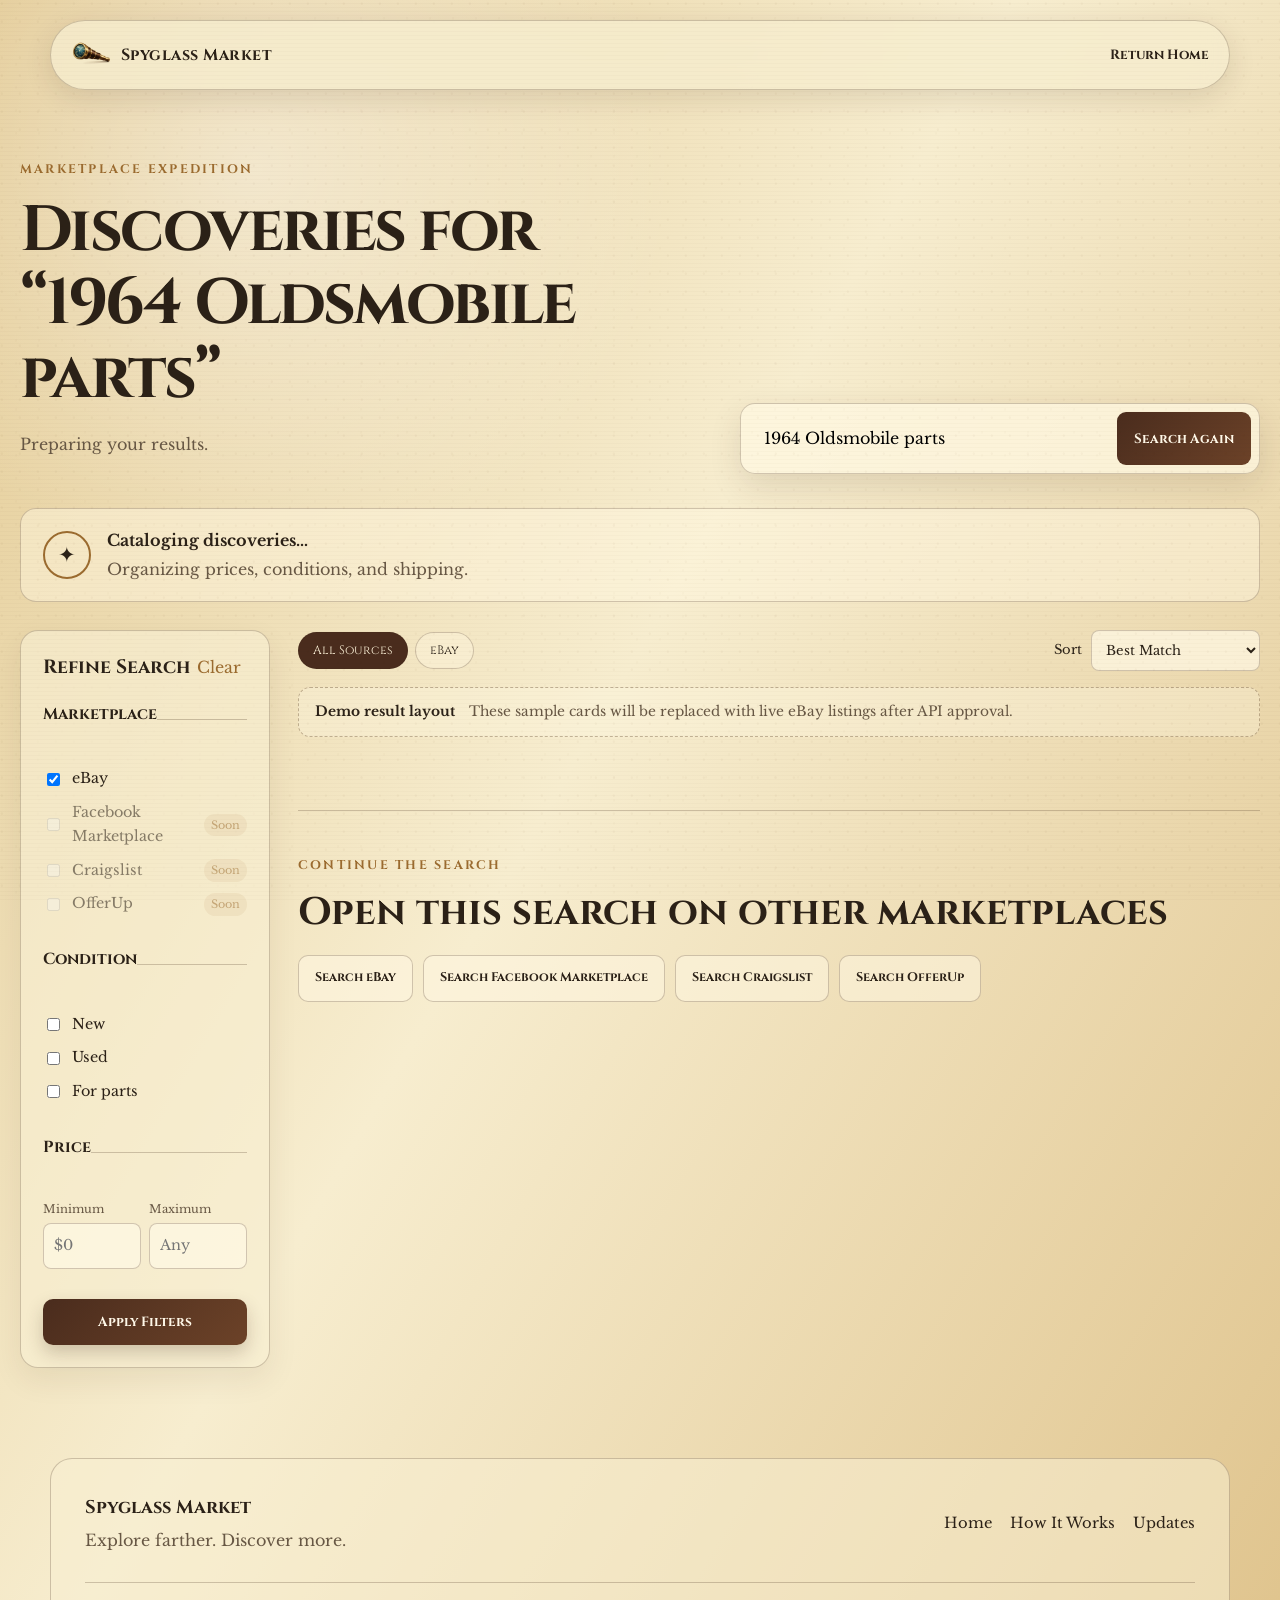
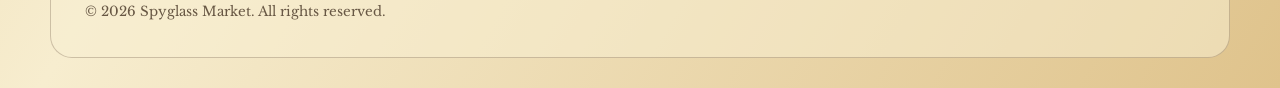
==== results.html @ 254a1c80 "Add files via upload" ====
<!DOCTYPE html>
<html lang="en">
<head>
  <meta charset="UTF-8">
  <meta name="viewport" content="width=device-width, initial-scale=1.0">
  <title>Search Results | Spyglass Market</title>
  <meta name="description" content="Explore marketplace search results with Spyglass Market.">
  <meta name="robots" content="noindex, follow">
  <link rel="icon" href="favicon.svg" type="image/svg+xml">
  <link rel="preconnect" href="https://fonts.googleapis.com">
  <link rel="preconnect" href="https://fonts.gstatic.com" crossorigin>
  <link href="https://fonts.googleapis.com/css2?family=Cinzel:wght@500;600;700&family=Libre+Baskerville:ital,wght@0,400;0,700;1,400&display=swap" rel="stylesheet">
  <link rel="stylesheet" href="style.css">
  <link rel="stylesheet" href="results.css">
</head>
<body class="results-page">
  <div class="paper-noise" aria-hidden="true"></div>

  <header class="site-header results-header">
    <a class="brand" href="index.html" aria-label="Spyglass Market home">
      <img src="spyglass-logo.png" alt="" class="brand-logo">
      <span>Spyglass Market</span>
    </a>
    <a class="back-home" href="index.html">Return Home</a>
  </header>

  <main class="results-main">
    <section class="results-top">
      <div>
        <p class="eyebrow">Marketplace Expedition</p>
        <h1 id="results-title">Searching the markets…</h1>
        <p id="results-summary">Preparing your results.</p>
      </div>

      <form class="results-search" action="results.html" method="get" role="search">
        <label class="sr-only" for="results-query">Search marketplaces</label>
        <input id="results-query" name="q" type="search" placeholder="Search for anything..." required>
        <button type="submit">Search Again</button>
      </form>
    </section>

    <section class="expedition-status" id="expedition-status" aria-live="polite">
      <div class="status-compass" aria-hidden="true">✦</div>
      <div>
        <strong id="status-title">Opening the map…</strong>
        <p id="status-message">Preparing marketplace routes.</p>
      </div>
    </section>

    <section class="results-layout">
      <aside class="filters-panel" aria-label="Search filters">
        <div class="filter-heading">
          <h2>Refine Search</h2>
          <button type="button" id="clear-filters">Clear</button>
        </div>

        <fieldset>
          <legend>Marketplace</legend>
          <label><input type="checkbox" name="source" value="eBay" checked> eBay</label>
          <label class="future-filter"><input type="checkbox" disabled> Facebook Marketplace <span>Soon</span></label>
          <label class="future-filter"><input type="checkbox" disabled> Craigslist <span>Soon</span></label>
          <label class="future-filter"><input type="checkbox" disabled> OfferUp <span>Soon</span></label>
        </fieldset>

        <fieldset>
          <legend>Condition</legend>
          <label><input type="checkbox" name="condition" value="New"> New</label>
          <label><input type="checkbox" name="condition" value="Used"> Used</label>
          <label><input type="checkbox" name="condition" value="For parts"> For parts</label>
        </fieldset>

        <fieldset>
          <legend>Price</legend>
          <div class="price-row">
            <label><span>Minimum</span><input id="min-price" type="number" min="0" step="1" placeholder="$0"></label>
            <label><span>Maximum</span><input id="max-price" type="number" min="0" step="1" placeholder="Any"></label>
          </div>
        </fieldset>

        <button class="button primary filter-apply" type="button" id="apply-filters">Apply Filters</button>
      </aside>

      <div class="results-content">
        <div class="results-toolbar">
          <div class="source-tabs" role="group" aria-label="Marketplace source">
            <button class="source-tab active" type="button">All Sources</button>
            <button class="source-tab" type="button">eBay</button>
          </div>

          <label class="sort-control">
            <span>Sort</span>
            <select id="sort-results">
              <option value="best">Best Match</option>
              <option value="low">Price: Low to High</option>
              <option value="high">Price: High to Low</option>
              <option value="newest">Newest</option>
            </select>
          </label>
        </div>

        <div class="demo-banner">
          <strong>Demo result layout</strong>
          <span>These sample cards will be replaced with live eBay listings after API approval.</span>
        </div>

        <div class="results-grid" id="results-grid" aria-live="polite"></div>

        <div class="empty-state" id="empty-state" hidden>
          <span>⌖</span>
          <h2>No discoveries matched those filters.</h2>
          <p>Try widening the price range or selecting another condition.</p>
        </div>

        <section class="external-searches">
          <div>
            <p class="eyebrow">Continue the Search</p>
            <h2>Open this search on other marketplaces</h2>
          </div>
          <div class="external-buttons" id="external-buttons"></div>
        </section>
      </div>
    </section>
  </main>

  <footer>
    <div>
      <strong>Spyglass Market</strong>
      <p>Explore farther. Discover more.</p>
    </div>
    <div class="footer-links">
      <a href="index.html">Home</a>
      <a href="index.html#how-it-works">How It Works</a>
      <a href="index.html#launch">Updates</a>
    </div>
    <p class="copyright">© <span id="year"></span> Spyglass Market. All rights reserved.</p>
  </footer>

  <script src="results.js"></script>
</body>
</html>
---- style.css ----
:root {
  --ink: #2b2117;
  --muted: #675744;
  --paper: #efe0bd;
  --paper-light: #f7edcf;
  --paper-dark: #d2b784;
  --brass: #9b6b2f;
  --brass-light: #c5964d;
  --leather: #4a2c1d;
  --line: rgba(69, 44, 26, .24);
  --shadow: 0 18px 50px rgba(50, 31, 18, .18);
}

* {
  box-sizing: border-box;
}

html {
  scroll-behavior: smooth;
}

body {
  margin: 0;
  color: var(--ink);
  background:
    radial-gradient(circle at 20% 10%, rgba(255,255,255,.42), transparent 26rem),
    linear-gradient(120deg, #e3ca94, var(--paper-light) 45%, #dfc38c);
  font-family: "Libre Baskerville", Georgia, serif;
  line-height: 1.65;
}

body::before {
  content: "";
  position: fixed;
  inset: 0;
  pointer-events: none;
  background:
    repeating-linear-gradient(0deg, rgba(76,47,25,.018), rgba(76,47,25,.018) 1px, transparent 1px, transparent 4px);
  mix-blend-mode: multiply;
  z-index: 20;
}

.paper-noise {
  position: fixed;
  inset: 0;
  pointer-events: none;
  opacity: .22;
  background-image:
    radial-gradient(circle at 10% 20%, rgba(95,59,28,.13) 0 1px, transparent 1.5px),
    radial-gradient(circle at 70% 80%, rgba(95,59,28,.08) 0 1px, transparent 1.5px);
  background-size: 18px 18px, 23px 23px;
}

a {
  color: inherit;
}

img {
  max-width: 100%;
}

.site-header {
  width: min(1180px, calc(100% - 32px));
  margin: 20px auto 0;
  padding: 14px 20px;
  display: flex;
  align-items: center;
  justify-content: space-between;
  border: 1px solid var(--line);
  border-radius: 999px;
  background: rgba(247, 237, 207, .78);
  backdrop-filter: blur(12px);
  box-shadow: 0 8px 28px rgba(56, 34, 18, .12);
  position: sticky;
  top: 14px;
  z-index: 10;
}

.brand {
  display: inline-flex;
  align-items: center;
  gap: 10px;
  text-decoration: none;
  font-family: "Cinzel", serif;
  font-weight: 700;
  letter-spacing: .03em;
}

.brand-logo {
  width: 40px;
  height: 40px;
  object-fit: contain;
}

nav {
  display: flex;
  gap: 24px;
}

nav a,
.footer-links a {
  text-decoration: none;
  font-size: .92rem;
}

nav a:hover,
.footer-links a:hover {
  color: var(--brass);
}

main {
  width: min(1180px, calc(100% - 32px));
  margin: 0 auto;
}

.hero {
  min-height: 760px;
  display: grid;
  grid-template-columns: .95fr 1.05fr;
  gap: 50px;
  align-items: center;
  padding: 70px 0 50px;
}

.eyebrow {
  margin: 0 0 14px;
  color: var(--brass);
  font-family: "Cinzel", serif;
  font-size: .78rem;
  font-weight: 700;
  letter-spacing: .18em;
  text-transform: uppercase;
}

h1,
h2,
h3 {
  font-family: "Cinzel", serif;
  line-height: 1.15;
}

h1 {
  margin: 0;
  max-width: 760px;
  font-size: clamp(2.8rem, 6vw, 5.6rem);
  letter-spacing: -.04em;
}

h2 {
  font-size: clamp(2rem, 4vw, 3.4rem);
  margin: 0 0 16px;
}

h3 {
  margin: 0 0 10px;
}

.hero-text {
  max-width: 650px;
  color: var(--muted);
  font-size: 1.08rem;
}

.search-shell {
  display: grid;
  grid-template-columns: 1fr auto;
  gap: 10px;
  margin-top: 28px;
  padding: 9px;
  border: 1px solid rgba(70, 43, 24, .35);
  border-radius: 16px;
  background: rgba(255, 248, 226, .78);
  box-shadow: inset 0 1px 0 rgba(255,255,255,.7), 0 14px 35px rgba(66,42,24,.14);
}

.search-shell input {
  min-width: 0;
  border: 0;
  outline: 0;
  padding: 15px 16px;
  background: transparent;
  color: var(--ink);
  font: inherit;
}

.search-shell button,
.button {
  border: 0;
  border-radius: 10px;
  padding: 14px 19px;
  font-family: "Cinzel", serif;
  font-weight: 700;
  cursor: pointer;
  text-decoration: none;
  transition: transform .2s ease, box-shadow .2s ease, background .2s ease;
}

.search-shell button,
.button.primary {
  color: #fff8e8;
  background: linear-gradient(135deg, var(--leather), #6c4228);
  box-shadow: 0 8px 18px rgba(61, 36, 22, .22);
}

.search-shell button:hover,
.button:hover {
  transform: translateY(-2px);
}

.search-note {
  min-height: 24px;
  margin: 10px 4px 0;
  color: var(--muted);
  font-size: .88rem;
}

.hero-actions {
  display: flex;
  gap: 12px;
  flex-wrap: wrap;
  margin-top: 22px;
}

.button.secondary {
  border: 1px solid rgba(71, 44, 24, .3);
  background: rgba(255,248,226,.46);
}

.map-card {
  position: relative;
  padding: 18px;
  overflow: hidden;
  border: 1px solid rgba(77,48,26,.28);
  border-radius: 28px;
  background:
    linear-gradient(rgba(247,237,207,.35), rgba(247,237,207,.35)),
    radial-gradient(circle at 20% 30%, rgba(103,75,44,.13), transparent 24%),
    linear-gradient(145deg, #e7d29f, #f7edcf);
  box-shadow: var(--shadow);
}

.map-card::after {
  content: "";
  position: absolute;
  inset: 10px;
  border: 1px solid rgba(84,53,30,.2);
  border-radius: 20px;
  pointer-events: none;
}

.route-map {
  width: 100%;
  height: auto;
  display: block;
}

.route {
  fill: none;
  stroke: rgba(78,54,35,.58);
  stroke-width: 3;
  stroke-dasharray: 10 12;
  filter: url(#roughen);
  animation: routeFlow 9s linear infinite;
}

.route-two { animation-delay: -2s; }
.route-three { animation-delay: -4s; }
.route-four { animation-delay: -6s; }

.market-node circle {
  fill: rgba(246,232,194,.92);
  stroke: var(--brass);
  stroke-width: 3;
}

.market-node text,
.hub-node text {
  text-anchor: middle;
  font-family: "Cinzel", serif;
  font-size: 15px;
  font-weight: 700;
  fill: var(--ink);
}

.hub-node circle {
  fill: rgba(250,240,211,.96);
  stroke: var(--leather);
  stroke-width: 5;
}

.hub-node text {
  font-size: 13px;
  letter-spacing: .08em;
}

.compass {
  position: absolute;
  top: 28px;
  right: 28px;
  width: 70px;
  height: 70px;
  border: 2px solid rgba(69,44,26,.6);
  border-radius: 50%;
  z-index: 2;
}

.compass::before,
.compass::after {
  content: "";
  position: absolute;
  background: rgba(69,44,26,.45);
}

.compass::before {
  width: 1px;
  height: 100%;
  left: 50%;
}

.compass::after {
  height: 1px;
  width: 100%;
  top: 50%;
}

.north {
  position: absolute;
  top: -24px;
  left: 50%;
  transform: translateX(-50%);
  font-family: "Cinzel", serif;
  font-weight: 700;
}

.needle {
  position: absolute;
  inset: 13px 31px;
  background: var(--leather);
  clip-path: polygon(50% 0, 100% 50%, 50% 100%, 0 50%);
  transform: rotate(18deg);
}

.map-caption {
  margin: -2px 0 8px;
  text-align: center;
  color: var(--muted);
  font-style: italic;
}

.trust-strip {
  display: flex;
  justify-content: center;
  gap: 14px 32px;
  flex-wrap: wrap;
  margin: 0 0 90px;
  padding: 20px 24px;
  border-block: 1px solid var(--line);
  color: var(--muted);
  font-family: "Cinzel", serif;
  font-size: .82rem;
  letter-spacing: .05em;
}

.section {
  padding: 90px 0;
  border-top: 1px solid var(--line);
}

.section-heading {
  max-width: 720px;
  margin-bottom: 38px;
}

.section-heading > p:last-child,
.launch-section p,
.illustration-panel p,
.feature-card p,
.benefits-list p {
  color: var(--muted);
}

.steps-grid {
  display: grid;
  grid-template-columns: repeat(3, 1fr);
  gap: 20px;
}

.feature-card {
  min-height: 260px;
  padding: 28px;
  border: 1px solid var(--line);
  border-radius: 18px;
  background: rgba(255,247,223,.42);
  box-shadow: 0 12px 30px rgba(58,34,18,.08);
}

.card-number {
  display: inline-block;
  margin-bottom: 54px;
  color: var(--brass);
  font-family: "Cinzel", serif;
  font-weight: 700;
}

.split-section {
  display: grid;
  grid-template-columns: 1fr 1fr;
  gap: 44px;
  align-items: stretch;
}

.illustration-panel {
  padding: 48px;
  border-radius: 24px;
  background: linear-gradient(150deg, rgba(73,43,27,.96), rgba(102,64,36,.94));
  color: #fff2d1;
  box-shadow: var(--shadow);
}

.illustration-panel p {
  color: rgba(255,242,209,.78);
}

.ornament {
  margin-bottom: 80px;
  font-size: 2rem;
}

.benefits-list {
  display: grid;
  align-content: center;
}

.benefits-list article {
  padding: 22px 0;
  border-bottom: 1px solid var(--line);
}

.launch-section {
  display: flex;
  justify-content: space-between;
  gap: 28px;
  align-items: center;
}

.launch-section > div {
  max-width: 720px;
}

footer {
  width: min(1180px, calc(100% - 32px));
  margin: 0 auto 30px;
  padding: 34px;
  display: grid;
  grid-template-columns: 1fr auto;
  gap: 24px;
  border: 1px solid var(--line);
  border-radius: 22px;
  background: rgba(248,238,210,.55);
}

footer strong {
  font-family: "Cinzel", serif;
  font-size: 1.15rem;
}

footer p {
  margin: 4px 0 0;
  color: var(--muted);
}

.footer-links {
  display: flex;
  gap: 18px;
  align-items: center;
}

.copyright {
  grid-column: 1 / -1;
  padding-top: 18px;
  border-top: 1px solid var(--line);
  font-size: .84rem;
}

.sr-only {
  position: absolute;
  width: 1px;
  height: 1px;
  overflow: hidden;
  clip: rect(0 0 0 0);
  white-space: nowrap;
}

@keyframes routeFlow {
  to { stroke-dashoffset: -220; }
}

@media (max-width: 900px) {
  nav {
    display: none;
  }

  .hero,
  .split-section {
    grid-template-columns: 1fr;
  }

  .hero {
    padding-top: 70px;
  }

  .steps-grid {
    grid-template-columns: 1fr;
  }

  .feature-card {
    min-height: unset;
  }

  .card-number {
    margin-bottom: 28px;
  }

  .launch-section {
    align-items: flex-start;
    flex-direction: column;
  }
}

@media (max-width: 620px) {
  .site-header {
    border-radius: 18px;
  }

  .brand span {
    font-size: .9rem;
  }

  .hero {
    min-height: auto;
    padding-top: 50px;
  }

  h1 {
    font-size: clamp(2.5rem, 13vw, 4rem);
  }

  .search-shell {
    grid-template-columns: 1fr;
  }

  .hero-actions .button {
    width: 100%;
    text-align: center;
  }

  .map-card {
    padding: 4px;
  }

  .compass {
    width: 52px;
    height: 52px;
  }

  .needle {
    inset: 10px 23px;
  }

  .illustration-panel {
    padding: 32px;
  }

  footer {
    grid-template-columns: 1fr;
  }

  .footer-links {
    flex-wrap: wrap;
  }
}
---- results.css ----
/* Results page */
.results-header { position: relative; top: auto; }
.back-home { text-decoration: none; font-family: "Cinzel", serif; font-size: .84rem; font-weight: 700; }
.results-main { width: min(1240px, calc(100% - 32px)); margin: 0 auto; }
.results-top { display: grid; grid-template-columns: 1fr minmax(320px, 520px); gap: 34px; align-items: end; padding: 70px 0 34px; }
.results-top h1 { font-size: clamp(2.2rem, 5vw, 4.6rem); }
.results-top p:not(.eyebrow) { color: var(--muted); }
.results-search { display: grid; grid-template-columns: 1fr auto; gap: 9px; padding: 8px; border: 1px solid var(--line); border-radius: 15px; background: rgba(255,248,226,.72); box-shadow: 0 12px 32px rgba(66,42,24,.12); }
.results-search input { min-width: 0; border: 0; outline: 0; padding: 13px 15px; background: transparent; font: inherit; }
.results-search button { border: 0; border-radius: 9px; padding: 12px 17px; color: #fff8e8; background: linear-gradient(135deg,var(--leather),#6c4228); font-family: "Cinzel",serif; font-weight: 700; cursor: pointer; }
.expedition-status { display: flex; gap: 16px; align-items: center; margin-bottom: 28px; padding: 18px 22px; border: 1px solid var(--line); border-radius: 16px; background: rgba(255,247,223,.48); transition: .3s ease; }
.expedition-status.complete { opacity: 0; transform: translateY(-8px); pointer-events: none; height: 0; margin: 0; padding-block: 0; overflow: hidden; border-width: 0; }
.status-compass { display: grid; place-items: center; width: 48px; height: 48px; flex: 0 0 48px; border: 2px solid var(--brass); border-radius: 50%; font-size: 1.3rem; animation: compassTurn 1.8s linear infinite; }
.expedition-status p { margin: 3px 0 0; color: var(--muted); }
.results-layout { display: grid; grid-template-columns: 250px 1fr; gap: 28px; align-items: start; padding-bottom: 90px; }
.filters-panel { position: sticky; top: 20px; padding: 22px; border: 1px solid var(--line); border-radius: 18px; background: rgba(248,238,210,.66); box-shadow: 0 12px 30px rgba(58,34,18,.08); }
.filter-heading { display: flex; justify-content: space-between; align-items: center; }
.filter-heading h2 { margin: 0; font-size: 1.2rem; }
.filter-heading button { border: 0; background: transparent; color: var(--brass); cursor: pointer; font: inherit; }
.filters-panel fieldset { margin: 20px 0 0; padding: 20px 0 0; border: 0; border-top: 1px solid var(--line); }
.filters-panel legend { padding: 0 0 10px; font-family: "Cinzel",serif; font-weight: 700; }
.filters-panel label { display: flex; gap: 9px; align-items: center; margin: 10px 0; font-size: .9rem; }
.future-filter { opacity: .55; }
.future-filter span { margin-left: auto; padding: 2px 7px; border-radius: 999px; background: rgba(155,107,47,.14); color: var(--brass); font-size: .7rem; }
.price-row { display: grid; grid-template-columns: 1fr 1fr; gap: 8px; }
.price-row label { display: block; }
.price-row span { display: block; color: var(--muted); font-size: .72rem; }
.price-row input, .sort-control select { width: 100%; margin-top: 4px; padding: 10px; border: 1px solid var(--line); border-radius: 8px; background: rgba(255,249,229,.72); color: var(--ink); font: inherit; }
.filter-apply { width: 100%; margin-top: 20px; }
.results-toolbar { display: flex; justify-content: space-between; gap: 18px; align-items: center; margin-bottom: 16px; }
.source-tabs { display: flex; gap: 7px; flex-wrap: wrap; }
.source-tab { border: 1px solid var(--line); border-radius: 999px; padding: 9px 14px; background: rgba(255,248,226,.4); color: var(--ink); font-family: "Cinzel",serif; font-size: .76rem; cursor: pointer; }
.source-tab.active { color: #fff5db; background: var(--leather); }
.sort-control { display: flex; gap: 9px; align-items: center; font-size: .82rem; }
.sort-control select { width: auto; margin: 0; }
.demo-banner { display: flex; gap: 8px 14px; flex-wrap: wrap; margin-bottom: 18px; padding: 13px 16px; border: 1px dashed rgba(91,61,33,.35); border-radius: 12px; color: var(--muted); background: rgba(255,248,226,.32); font-size: .86rem; }
.demo-banner strong { color: var(--ink); }
.results-grid { display: grid; grid-template-columns: repeat(3,minmax(0,1fr)); gap: 18px; }
.result-card { overflow: hidden; border: 1px solid var(--line); border-radius: 17px; background: rgba(255,248,226,.62); box-shadow: 0 12px 30px rgba(58,34,18,.08); transition: .2s ease; }
.result-card:hover { transform: translateY(-4px); box-shadow: 0 18px 36px rgba(58,34,18,.13); }
.result-image { position: relative; display: grid; place-items: center; aspect-ratio: 4/3; overflow: hidden; background: radial-gradient(circle at 38% 34%,rgba(255,255,255,.55),transparent 26%),linear-gradient(145deg,#d8be88,#f3e2b8); }
.result-image img { width: 76%; height: 76%; object-fit: contain; opacity: .78; filter: sepia(.3); }
.source-badge { position: absolute; top: 12px; left: 12px; padding: 6px 9px; border-radius: 999px; color: #fff; background: #315a93; font-family: "Cinzel",serif; font-size: .7rem; font-weight: 700; }
.favorite-button { position: absolute; top: 10px; right: 10px; width: 36px; height: 36px; border: 1px solid rgba(63,40,23,.22); border-radius: 50%; background: rgba(250,241,215,.88); color: var(--ink); cursor: pointer; font-size: 1rem; }
.favorite-button.saved { color: #8c352b; }
.result-body { padding: 18px; }
.result-title { min-height: 54px; margin: 0; font-family: "Libre Baskerville",Georgia,serif; font-size: .98rem; line-height: 1.45; }
.result-price { margin: 16px 0 4px; font-family: "Cinzel",serif; font-size: 1.35rem; font-weight: 700; }
.result-meta { display: flex; justify-content: space-between; gap: 12px; color: var(--muted); font-size: .78rem; }
.result-actions { display: grid; grid-template-columns: 1fr auto; gap: 8px; margin-top: 17px; }
.result-actions a, .result-actions button { border: 1px solid var(--line); border-radius: 9px; padding: 10px; text-align: center; text-decoration: none; background: rgba(255,248,226,.58); color: var(--ink); font: inherit; font-size: .8rem; cursor: pointer; }
.result-actions a { color: #fff8e8; background: var(--leather); }
.empty-state { padding: 70px 24px; text-align: center; border: 1px dashed var(--line); border-radius: 17px; }
.empty-state > span { font-size: 2.4rem; }
.empty-state p { color: var(--muted); }
.external-searches { margin-top: 55px; padding-top: 45px; border-top: 1px solid var(--line); }
.external-searches h2 { font-size: clamp(1.7rem,3vw,2.5rem); }
.external-buttons { display: flex; gap: 10px; flex-wrap: wrap; margin-top: 20px; }
.external-buttons a { padding: 12px 16px; border: 1px solid var(--line); border-radius: 10px; background: rgba(255,248,226,.52); text-decoration: none; font-family: "Cinzel",serif; font-size: .78rem; font-weight: 700; }
@keyframes compassTurn { to { transform: rotate(360deg); } }
@media (max-width:1050px) { .results-grid { grid-template-columns: repeat(2,minmax(0,1fr)); } }
@media (max-width:840px) { .results-top { grid-template-columns: 1fr; } .results-layout { grid-template-columns: 1fr; } .filters-panel { position: static; } }
@media (max-width:620px) { .results-search { grid-template-columns: 1fr; } .results-toolbar { align-items: stretch; flex-direction: column; } .sort-control { justify-content: space-between; } .results-grid { grid-template-columns: 1fr; } .result-title { min-height: 0; } }
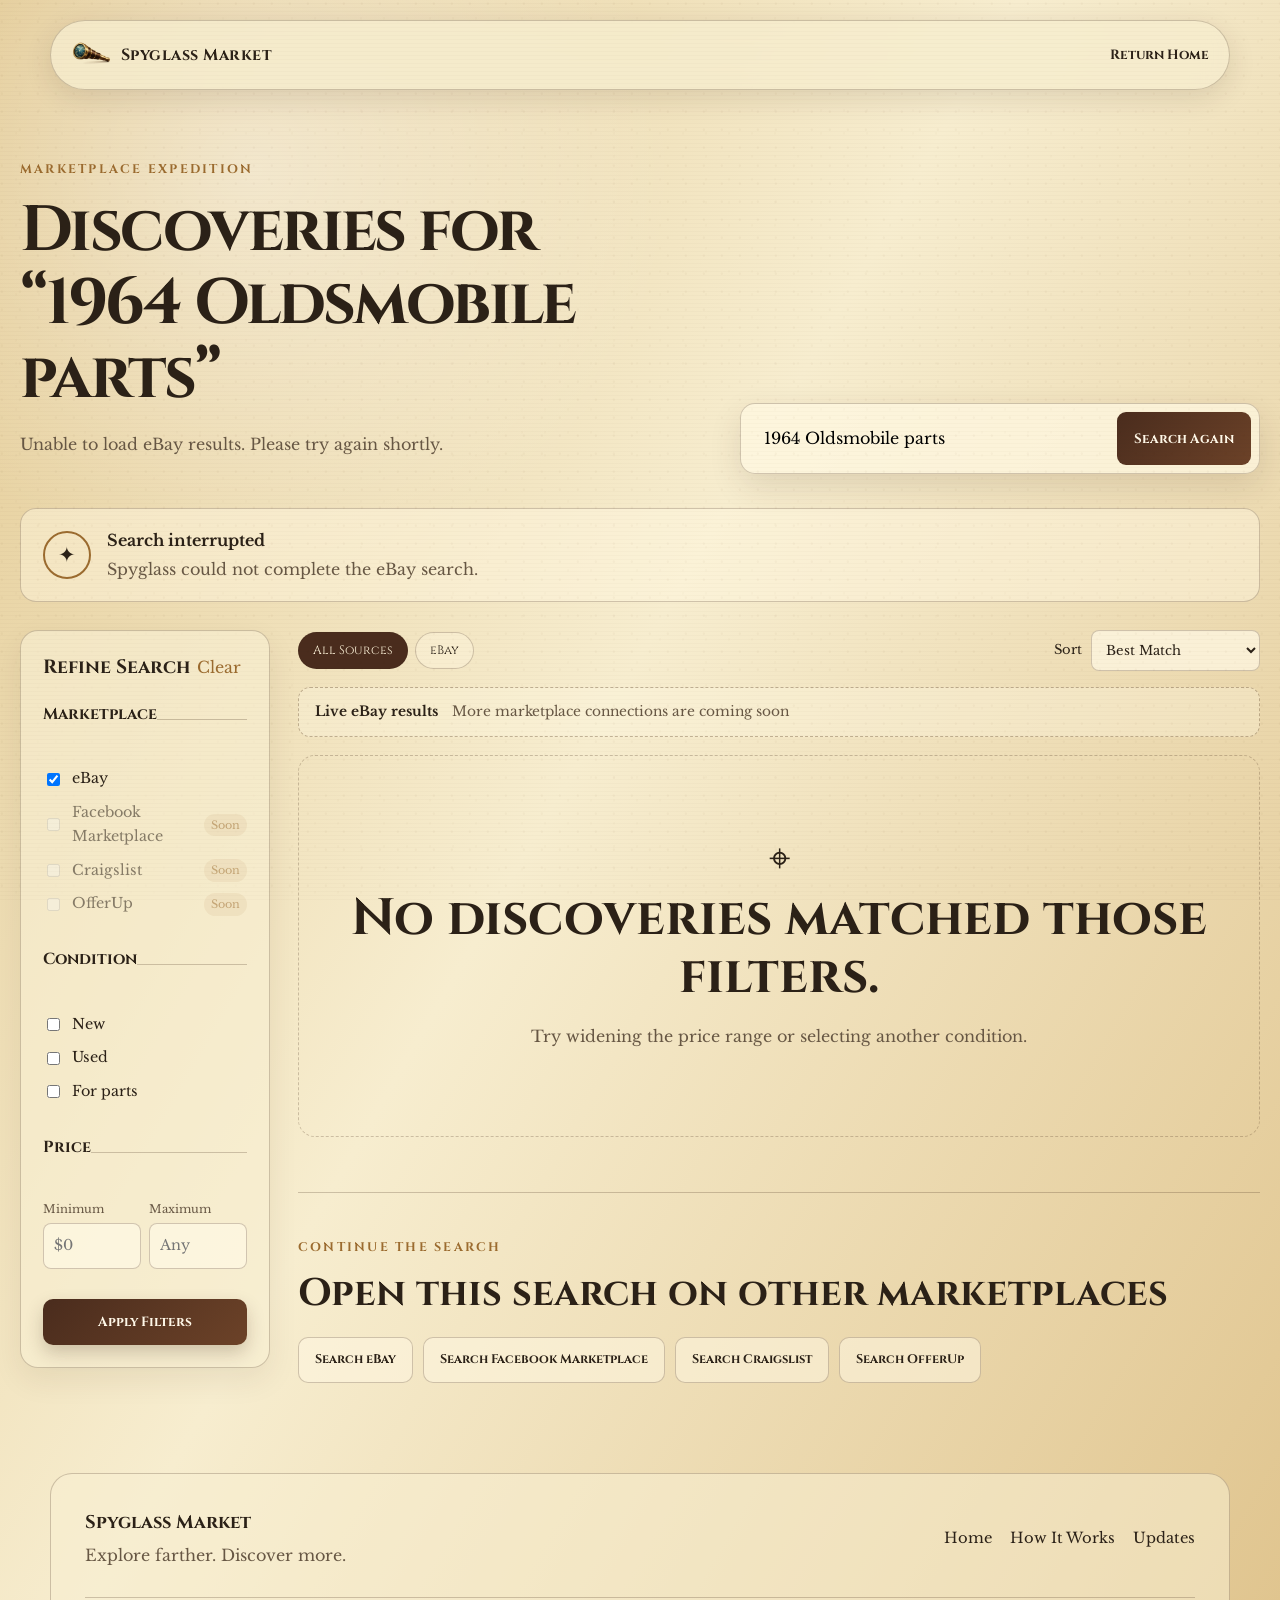
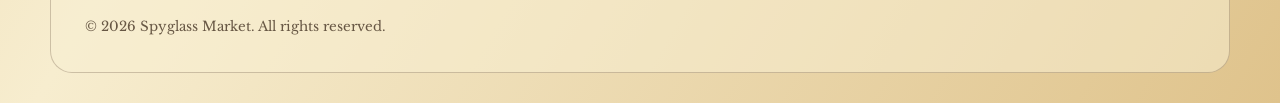
==== commit ee06aa3f: "connect frontend to cloudflare worker" ====
--- a/results.html
+++ b/results.html
@@ -98,9 +98,9 @@
           </label>
         </div>
 
-        <div class="demo-banner">
-          <strong>Demo result layout</strong>
-          <span>These sample cards will be replaced with live eBay listings after API approval.</span>
+        <div class="demo-banner" id="results-banner">
+          <strong>Live eBay results</strong>
+          <span>More marketplace connections are coming soon</span>
         </div>
 
         <div class="results-grid" id="results-grid" aria-live="polite"></div>
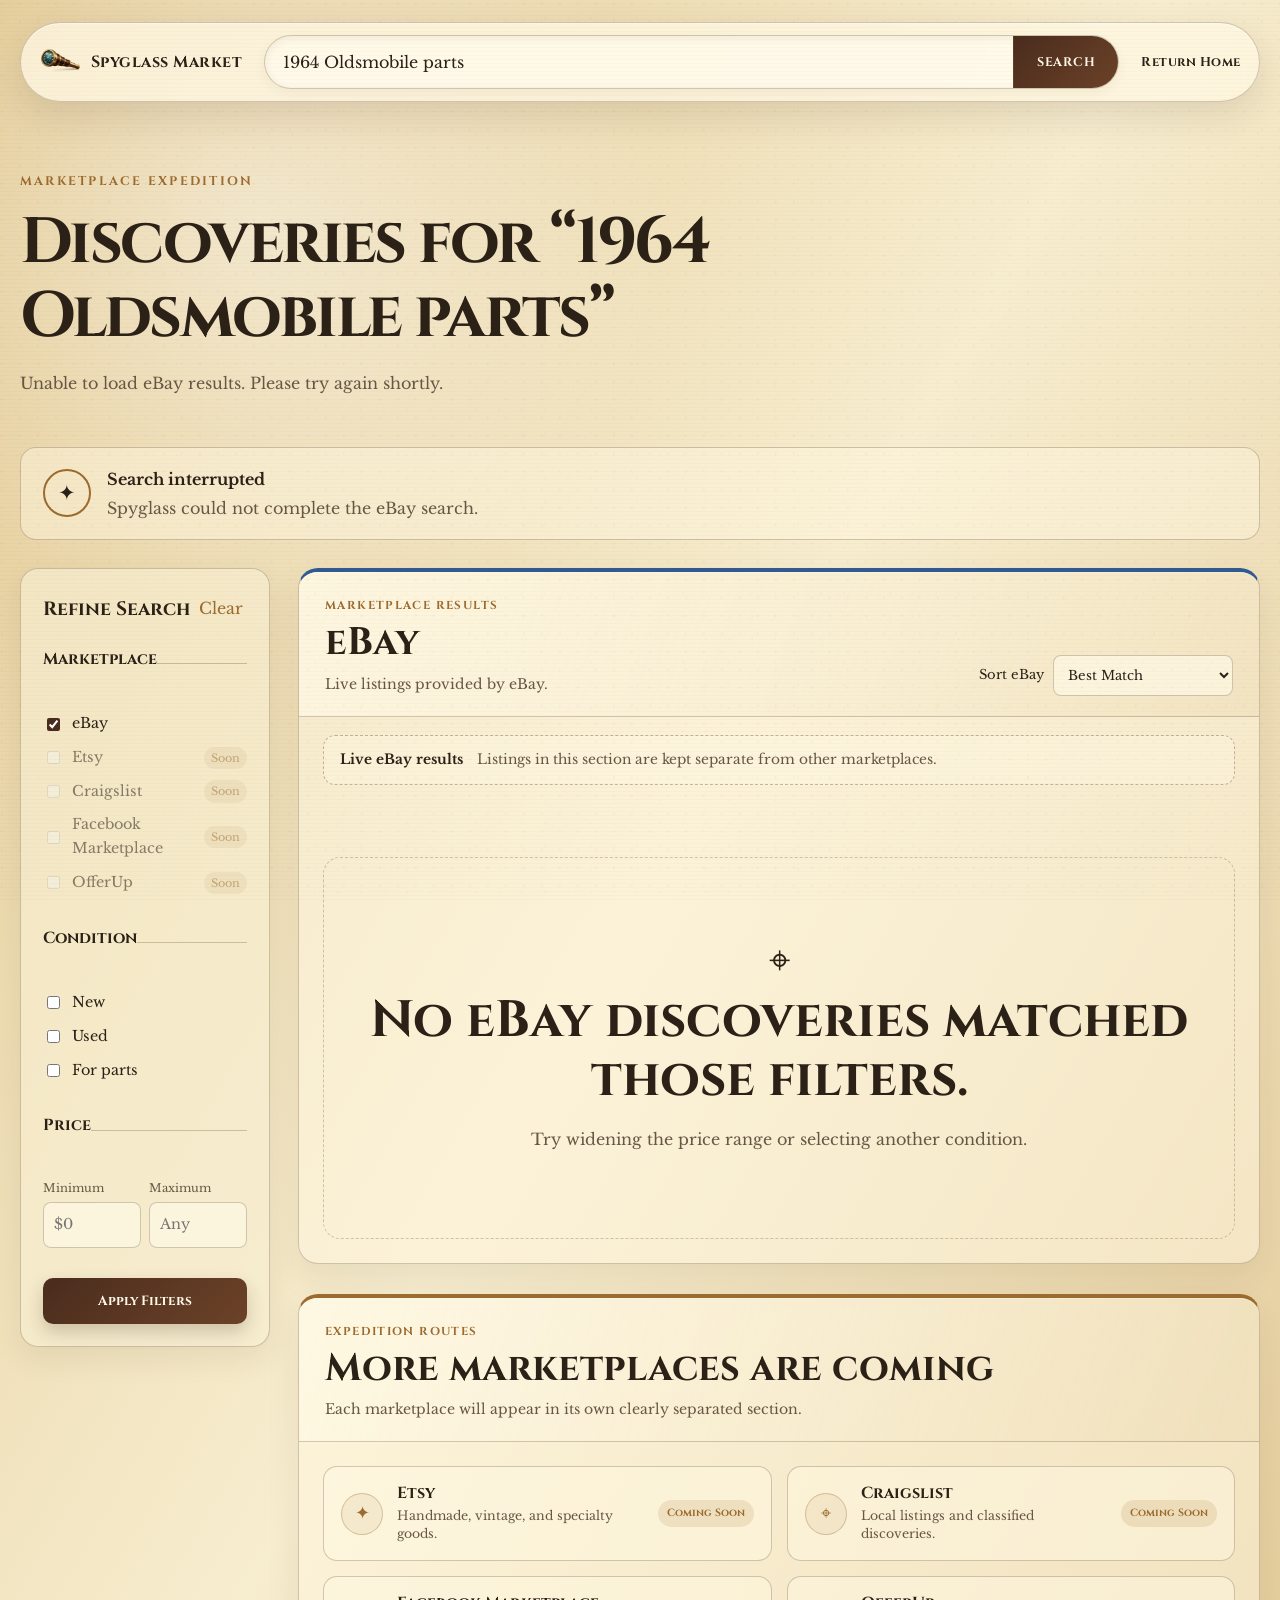
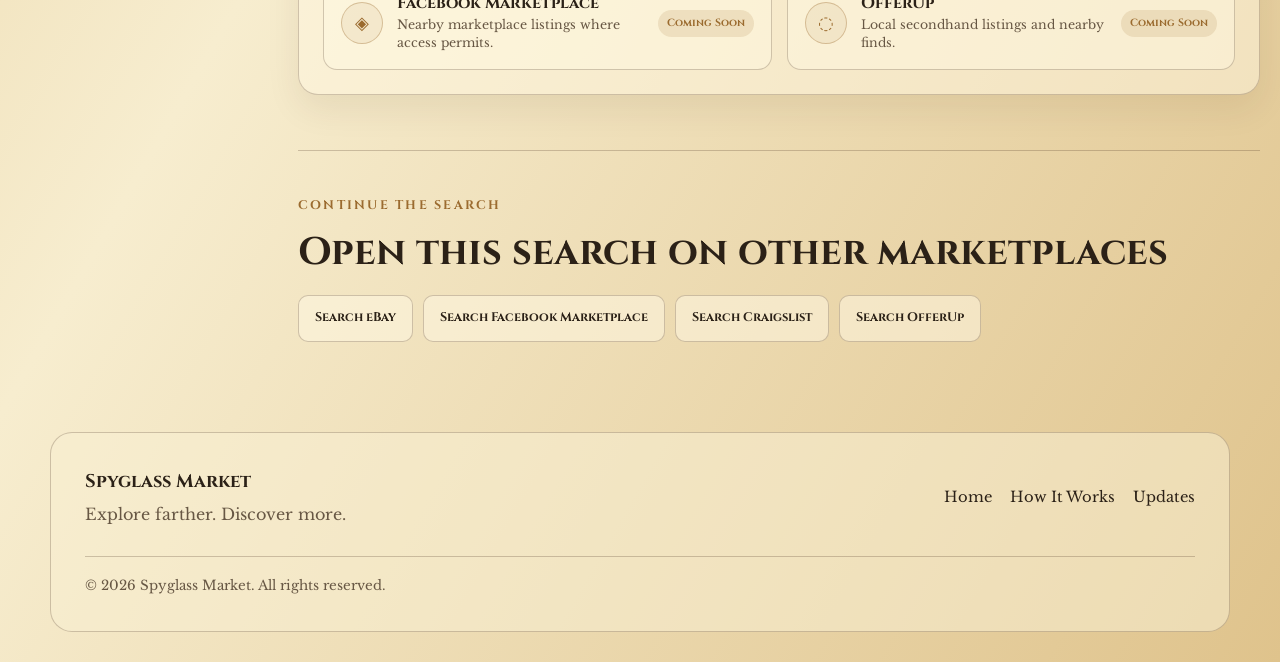
==== commit 23d9752b: "added homepage header search bar" ====
--- a/results.html
+++ b/results.html
@@ -3,120 +3,400 @@
 <head>
   <meta charset="UTF-8">
   <meta name="viewport" content="width=device-width, initial-scale=1.0">
+
   <title>Search Results | Spyglass Market</title>
-  <meta name="description" content="Explore marketplace search results with Spyglass Market.">
+
+  <meta
+    name="description"
+    content="Explore marketplace search results with Spyglass Market."
+  >
   <meta name="robots" content="noindex, follow">
+
   <link rel="icon" href="favicon.svg" type="image/svg+xml">
+
   <link rel="preconnect" href="https://fonts.googleapis.com">
   <link rel="preconnect" href="https://fonts.gstatic.com" crossorigin>
-  <link href="https://fonts.googleapis.com/css2?family=Cinzel:wght@500;600;700&family=Libre+Baskerville:ital,wght@0,400;0,700;1,400&display=swap" rel="stylesheet">
+
+  <link
+    href="https://fonts.googleapis.com/css2?family=Cinzel:wght@500;600;700&family=Libre+Baskerville:ital,wght@0,400;0,700;1,400&display=swap"
+    rel="stylesheet"
+  >
+
   <link rel="stylesheet" href="style.css">
   <link rel="stylesheet" href="results.css">
 </head>
+
 <body class="results-page">
   <div class="paper-noise" aria-hidden="true"></div>
 
   <header class="site-header results-header">
-    <a class="brand" href="index.html" aria-label="Spyglass Market home">
-      <img src="spyglass-logo.png" alt="" class="brand-logo">
+    <a
+      class="brand"
+      href="index.html"
+      aria-label="Spyglass Market home"
+    >
+      <img
+        src="spyglass-logo.png"
+        alt=""
+        class="brand-logo"
+      >
       <span>Spyglass Market</span>
     </a>
-    <a class="back-home" href="index.html">Return Home</a>
+
+    <form
+      class="header-search"
+      action="results.html"
+      method="get"
+      role="search"
+    >
+      <label class="sr-only" for="header-query">
+        Search all marketplaces
+      </label>
+
+      <input
+        id="header-query"
+        name="q"
+        type="search"
+        placeholder="Search all marketplaces..."
+        autocomplete="off"
+        required
+      >
+
+      <button type="submit">
+        Search
+      </button>
+    </form>
+
+    <a class="back-home" href="index.html">
+      Return Home
+    </a>
   </header>
 
   <main class="results-main">
     <section class="results-top">
       <div>
         <p class="eyebrow">Marketplace Expedition</p>
-        <h1 id="results-title">Searching the markets…</h1>
-        <p id="results-summary">Preparing your results.</p>
-      </div>
-
-      <form class="results-search" action="results.html" method="get" role="search">
-        <label class="sr-only" for="results-query">Search marketplaces</label>
-        <input id="results-query" name="q" type="search" placeholder="Search for anything..." required>
-        <button type="submit">Search Again</button>
-      </form>
-    </section>
-
-    <section class="expedition-status" id="expedition-status" aria-live="polite">
-      <div class="status-compass" aria-hidden="true">✦</div>
-      <div>
-        <strong id="status-title">Opening the map…</strong>
-        <p id="status-message">Preparing marketplace routes.</p>
+
+        <h1 id="results-title">
+          Searching the markets…
+        </h1>
+
+        <p id="results-summary">
+          Preparing your results.
+        </p>
       </div>
     </section>
 
+    <section
+      class="expedition-status"
+      id="expedition-status"
+      aria-live="polite"
+    >
+      <div class="status-compass" aria-hidden="true">
+        ✦
+      </div>
+
+      <div>
+        <strong id="status-title">
+          Opening the map…
+        </strong>
+
+        <p id="status-message">
+          Preparing marketplace routes.
+        </p>
+      </div>
+    </section>
+
     <section class="results-layout">
-      <aside class="filters-panel" aria-label="Search filters">
+      <aside
+        class="filters-panel"
+        aria-label="Search filters"
+      >
         <div class="filter-heading">
           <h2>Refine Search</h2>
-          <button type="button" id="clear-filters">Clear</button>
+
+          <button
+            type="button"
+            id="clear-filters"
+          >
+            Clear
+          </button>
         </div>
 
         <fieldset>
           <legend>Marketplace</legend>
-          <label><input type="checkbox" name="source" value="eBay" checked> eBay</label>
-          <label class="future-filter"><input type="checkbox" disabled> Facebook Marketplace <span>Soon</span></label>
-          <label class="future-filter"><input type="checkbox" disabled> Craigslist <span>Soon</span></label>
-          <label class="future-filter"><input type="checkbox" disabled> OfferUp <span>Soon</span></label>
+
+          <label>
+            <input
+              type="checkbox"
+              name="source"
+              value="eBay"
+              checked
+            >
+            eBay
+          </label>
+
+          <label class="future-filter">
+            <input type="checkbox" disabled>
+            Etsy
+            <span>Soon</span>
+          </label>
+
+          <label class="future-filter">
+            <input type="checkbox" disabled>
+            Craigslist
+            <span>Soon</span>
+          </label>
+
+          <label class="future-filter">
+            <input type="checkbox" disabled>
+            Facebook Marketplace
+            <span>Soon</span>
+          </label>
+
+          <label class="future-filter">
+            <input type="checkbox" disabled>
+            OfferUp
+            <span>Soon</span>
+          </label>
         </fieldset>
 
         <fieldset>
           <legend>Condition</legend>
-          <label><input type="checkbox" name="condition" value="New"> New</label>
-          <label><input type="checkbox" name="condition" value="Used"> Used</label>
-          <label><input type="checkbox" name="condition" value="For parts"> For parts</label>
+
+          <label>
+            <input
+              type="checkbox"
+              name="condition"
+              value="New"
+            >
+            New
+          </label>
+
+          <label>
+            <input
+              type="checkbox"
+              name="condition"
+              value="Used"
+            >
+            Used
+          </label>
+
+          <label>
+            <input
+              type="checkbox"
+              name="condition"
+              value="For parts"
+            >
+            For parts
+          </label>
         </fieldset>
 
         <fieldset>
           <legend>Price</legend>
+
           <div class="price-row">
-            <label><span>Minimum</span><input id="min-price" type="number" min="0" step="1" placeholder="$0"></label>
-            <label><span>Maximum</span><input id="max-price" type="number" min="0" step="1" placeholder="Any"></label>
+            <label>
+              <span>Minimum</span>
+
+              <input
+                id="min-price"
+                type="number"
+                min="0"
+                step="1"
+                placeholder="$0"
+              >
+            </label>
+
+            <label>
+              <span>Maximum</span>
+
+              <input
+                id="max-price"
+                type="number"
+                min="0"
+                step="1"
+                placeholder="Any"
+              >
+            </label>
           </div>
         </fieldset>
 
-        <button class="button primary filter-apply" type="button" id="apply-filters">Apply Filters</button>
+        <button
+          class="button primary filter-apply"
+          type="button"
+          id="apply-filters"
+        >
+          Apply Filters
+        </button>
       </aside>
 
       <div class="results-content">
-        <div class="results-toolbar">
-          <div class="source-tabs" role="group" aria-label="Marketplace source">
-            <button class="source-tab active" type="button">All Sources</button>
-            <button class="source-tab" type="button">eBay</button>
-          </div>
-
-          <label class="sort-control">
-            <span>Sort</span>
-            <select id="sort-results">
-              <option value="best">Best Match</option>
-              <option value="low">Price: Low to High</option>
-              <option value="high">Price: High to Low</option>
-              <option value="newest">Newest</option>
-            </select>
-          </label>
-        </div>
-
-        <div class="demo-banner" id="results-banner">
-          <strong>Live eBay results</strong>
-          <span>More marketplace connections are coming soon</span>
-        </div>
-
-        <div class="results-grid" id="results-grid" aria-live="polite"></div>
-
-        <div class="empty-state" id="empty-state" hidden>
-          <span>⌖</span>
-          <h2>No discoveries matched those filters.</h2>
-          <p>Try widening the price range or selecting another condition.</p>
-        </div>
+        <section
+          class="marketplace-section ebay-section"
+          aria-labelledby="ebay-section-title"
+        >
+          <div class="marketplace-section-header">
+            <div>
+              <p class="marketplace-kicker">
+                Marketplace Results
+              </p>
+
+              <h2 id="ebay-section-title">
+                eBay
+              </h2>
+
+              <p class="marketplace-description">
+                Live listings provided by eBay.
+              </p>
+            </div>
+
+            <div class="marketplace-controls">
+              <label class="sort-control">
+                <span>Sort eBay</span>
+
+                <select id="sort-results">
+                  <option value="best">Best Match</option>
+                  <option value="low">Price: Low to High</option>
+                  <option value="high">Price: High to Low</option>
+                  <option value="newest">Newest</option>
+                </select>
+              </label>
+            </div>
+          </div>
+
+          <div
+            class="marketplace-banner"
+            id="results-banner"
+          >
+            <strong>Live eBay results</strong>
+
+            <span>
+              Listings in this section are kept separate from other marketplaces.
+            </span>
+          </div>
+
+          <div
+            class="results-grid"
+            id="results-grid"
+            aria-live="polite"
+          ></div>
+
+          <div
+            class="empty-state"
+            id="empty-state"
+            hidden
+          >
+            <span>⌖</span>
+
+            <h2>
+              No eBay discoveries matched those filters.
+            </h2>
+
+            <p>
+              Try widening the price range or selecting another condition.
+            </p>
+          </div>
+        </section>
+
+        <section
+          class="marketplace-section future-marketplaces"
+          aria-labelledby="future-marketplaces-title"
+        >
+          <div class="marketplace-section-header">
+            <div>
+              <p class="marketplace-kicker">
+                Expedition Routes
+              </p>
+
+              <h2 id="future-marketplaces-title">
+                More marketplaces are coming
+              </h2>
+
+              <p class="marketplace-description">
+                Each marketplace will appear in its own clearly separated section.
+              </p>
+            </div>
+          </div>
+
+          <div class="future-marketplace-grid">
+            <article class="future-marketplace-card">
+              <span class="future-marketplace-icon" aria-hidden="true">
+                ✦
+              </span>
+
+              <div>
+                <h3>Etsy</h3>
+                <p>Handmade, vintage, and specialty goods.</p>
+              </div>
+
+              <span class="coming-soon-badge">
+                Coming Soon
+              </span>
+            </article>
+
+            <article class="future-marketplace-card">
+              <span class="future-marketplace-icon" aria-hidden="true">
+                ⌖
+              </span>
+
+              <div>
+                <h3>Craigslist</h3>
+                <p>Local listings and classified discoveries.</p>
+              </div>
+
+              <span class="coming-soon-badge">
+                Coming Soon
+              </span>
+            </article>
+
+            <article class="future-marketplace-card">
+              <span class="future-marketplace-icon" aria-hidden="true">
+                ◈
+              </span>
+
+              <div>
+                <h3>Facebook Marketplace</h3>
+                <p>Nearby marketplace listings where access permits.</p>
+              </div>
+
+              <span class="coming-soon-badge">
+                Coming Soon
+              </span>
+            </article>
+
+            <article class="future-marketplace-card">
+              <span class="future-marketplace-icon" aria-hidden="true">
+                ◌
+              </span>
+
+              <div>
+                <h3>OfferUp</h3>
+                <p>Local secondhand listings and nearby finds.</p>
+              </div>
+
+              <span class="coming-soon-badge">
+                Coming Soon
+              </span>
+            </article>
+          </div>
+        </section>
 
         <section class="external-searches">
           <div>
-            <p class="eyebrow">Continue the Search</p>
-            <h2>Open this search on other marketplaces</h2>
-          </div>
-          <div class="external-buttons" id="external-buttons"></div>
+            <p class="eyebrow">
+              Continue the Search
+            </p>
+
+            <h2>
+              Open this search on other marketplaces
+            </h2>
+          </div>
+
+          <div
+            class="external-buttons"
+            id="external-buttons"
+          ></div>
         </section>
       </div>
     </section>
@@ -125,16 +405,24 @@
   <footer>
     <div>
       <strong>Spyglass Market</strong>
-      <p>Explore farther. Discover more.</p>
+
+      <p>
+        Explore farther. Discover more.
+      </p>
     </div>
+
     <div class="footer-links">
       <a href="index.html">Home</a>
       <a href="index.html#how-it-works">How It Works</a>
       <a href="index.html#launch">Updates</a>
     </div>
-    <p class="copyright">© <span id="year"></span> Spyglass Market. All rights reserved.</p>
+
+    <p class="copyright">
+      © <span id="year"></span>
+      Spyglass Market. All rights reserved.
+    </p>
   </footer>
 
   <script src="results.js"></script>
 </body>
-</html>
+</html>
--- a/style.css
+++ b/style.css
@@ -23,7 +23,7 @@
   margin: 0;
   color: var(--ink);
   background:
-    radial-gradient(circle at 20% 10%, rgba(255,255,255,.42), transparent 26rem),
+    radial-gradient(circle at 20% 10%, rgba(255, 255, 255, .42), transparent 26rem),
     linear-gradient(120deg, #e3ca94, var(--paper-light) 45%, #dfc38c);
   font-family: "Libre Baskerville", Georgia, serif;
   line-height: 1.65;
@@ -35,7 +35,7 @@
   inset: 0;
   pointer-events: none;
   background:
-    repeating-linear-gradient(0deg, rgba(76,47,25,.018), rgba(76,47,25,.018) 1px, transparent 1px, transparent 4px);
+    repeating-linear-gradient(0deg, rgba(76, 47, 25, .018), rgba(76, 47, 25, .018) 1px, transparent 1px, transparent 4px);
   mix-blend-mode: multiply;
   z-index: 20;
 }
@@ -46,8 +46,8 @@
   pointer-events: none;
   opacity: .22;
   background-image:
-    radial-gradient(circle at 10% 20%, rgba(95,59,28,.13) 0 1px, transparent 1.5px),
-    radial-gradient(circle at 70% 80%, rgba(95,59,28,.08) 0 1px, transparent 1.5px);
+    radial-gradient(circle at 10% 20%, rgba(95, 59, 28, .13) 0 1px, transparent 1.5px),
+    radial-gradient(circle at 70% 80%, rgba(95, 59, 28, .08) 0 1px, transparent 1.5px);
   background-size: 18px 18px, 23px 23px;
 }
 
@@ -76,6 +76,58 @@
   z-index: 10;
 }
 
+.home-search-header {
+  display: grid;
+  grid-template-columns: auto minmax(320px, 1fr);
+  gap: 24px;
+  align-items: center;
+}
+
+.home-header-search {
+  display: grid;
+  grid-template-columns: 1fr auto;
+
+  overflow: hidden;
+
+  border: 1px solid rgba(70, 43, 24, .25);
+  border-radius: 999px;
+
+  background: rgba(255, 248, 226, .82);
+
+  box-shadow:
+    inset 0 2px 8px rgba(66, 42, 24, .06);
+}
+
+.home-header-search input {
+  border: 0;
+  outline: 0;
+
+  padding: 14px 18px;
+
+  background: transparent;
+
+  color: var(--ink);
+
+  font: inherit;
+}
+
+.home-header-search button {
+  border: 0;
+
+  padding: 0 22px;
+
+  color: #fff8e8;
+
+  background: linear-gradient(135deg,
+      var(--leather),
+      #6c4228);
+
+  font-family: "Cinzel", serif;
+  font-weight: 700;
+
+  cursor: pointer;
+}
+
 .brand {
   display: inline-flex;
   align-items: center;
@@ -170,7 +222,7 @@
   border: 1px solid rgba(70, 43, 24, .35);
   border-radius: 16px;
   background: rgba(255, 248, 226, .78);
-  box-shadow: inset 0 1px 0 rgba(255,255,255,.7), 0 14px 35px rgba(66,42,24,.14);
+  box-shadow: inset 0 1px 0 rgba(255, 255, 255, .7), 0 14px 35px rgba(66, 42, 24, .14);
 }
 
 .search-shell input {
@@ -223,18 +275,18 @@
 
 .button.secondary {
   border: 1px solid rgba(71, 44, 24, .3);
-  background: rgba(255,248,226,.46);
+  background: rgba(255, 248, 226, .46);
 }
 
 .map-card {
   position: relative;
   padding: 18px;
   overflow: hidden;
-  border: 1px solid rgba(77,48,26,.28);
+  border: 1px solid rgba(77, 48, 26, .28);
   border-radius: 28px;
   background:
-    linear-gradient(rgba(247,237,207,.35), rgba(247,237,207,.35)),
-    radial-gradient(circle at 20% 30%, rgba(103,75,44,.13), transparent 24%),
+    linear-gradient(rgba(247, 237, 207, .35), rgba(247, 237, 207, .35)),
+    radial-gradient(circle at 20% 30%, rgba(103, 75, 44, .13), transparent 24%),
     linear-gradient(145deg, #e7d29f, #f7edcf);
   box-shadow: var(--shadow);
 }
@@ -243,7 +295,7 @@
   content: "";
   position: absolute;
   inset: 10px;
-  border: 1px solid rgba(84,53,30,.2);
+  border: 1px solid rgba(84, 53, 30, .2);
   border-radius: 20px;
   pointer-events: none;
 }
@@ -256,19 +308,27 @@
 
 .route {
   fill: none;
-  stroke: rgba(78,54,35,.58);
+  stroke: rgba(78, 54, 35, .58);
   stroke-width: 3;
   stroke-dasharray: 10 12;
   filter: url(#roughen);
   animation: routeFlow 9s linear infinite;
 }
 
-.route-two { animation-delay: -2s; }
-.route-three { animation-delay: -4s; }
-.route-four { animation-delay: -6s; }
+.route-two {
+  animation-delay: -2s;
+}
+
+.route-three {
+  animation-delay: -4s;
+}
+
+.route-four {
+  animation-delay: -6s;
+}
 
 .market-node circle {
-  fill: rgba(246,232,194,.92);
+  fill: rgba(246, 232, 194, .92);
   stroke: var(--brass);
   stroke-width: 3;
 }
@@ -283,7 +343,7 @@
 }
 
 .hub-node circle {
-  fill: rgba(250,240,211,.96);
+  fill: rgba(250, 240, 211, .96);
   stroke: var(--leather);
   stroke-width: 5;
 }
@@ -299,7 +359,7 @@
   right: 28px;
   width: 70px;
   height: 70px;
-  border: 2px solid rgba(69,44,26,.6);
+  border: 2px solid rgba(69, 44, 26, .6);
   border-radius: 50%;
   z-index: 2;
 }
@@ -308,7 +368,7 @@
 .compass::after {
   content: "";
   position: absolute;
-  background: rgba(69,44,26,.45);
+  background: rgba(69, 44, 26, .45);
 }
 
 .compass::before {
@@ -371,7 +431,7 @@
   margin-bottom: 38px;
 }
 
-.section-heading > p:last-child,
+.section-heading>p:last-child,
 .launch-section p,
 .illustration-panel p,
 .feature-card p,
@@ -390,8 +450,8 @@
   padding: 28px;
   border: 1px solid var(--line);
   border-radius: 18px;
-  background: rgba(255,247,223,.42);
-  box-shadow: 0 12px 30px rgba(58,34,18,.08);
+  background: rgba(255, 247, 223, .42);
+  box-shadow: 0 12px 30px rgba(58, 34, 18, .08);
 }
 
 .card-number {
@@ -412,13 +472,13 @@
 .illustration-panel {
   padding: 48px;
   border-radius: 24px;
-  background: linear-gradient(150deg, rgba(73,43,27,.96), rgba(102,64,36,.94));
+  background: linear-gradient(150deg, rgba(73, 43, 27, .96), rgba(102, 64, 36, .94));
   color: #fff2d1;
   box-shadow: var(--shadow);
 }
 
 .illustration-panel p {
-  color: rgba(255,242,209,.78);
+  color: rgba(255, 242, 209, .78);
 }
 
 .ornament {
@@ -443,7 +503,7 @@
   align-items: center;
 }
 
-.launch-section > div {
+.launch-section>div {
   max-width: 720px;
 }
 
@@ -456,7 +516,7 @@
   gap: 24px;
   border: 1px solid var(--line);
   border-radius: 22px;
-  background: rgba(248,238,210,.55);
+  background: rgba(248, 238, 210, .55);
 }
 
 footer strong {
@@ -492,7 +552,9 @@
 }
 
 @keyframes routeFlow {
-  to { stroke-dashoffset: -220; }
+  to {
+    stroke-dashoffset: -220;
+  }
 }
 
 @media (max-width: 900px) {
@@ -525,6 +587,14 @@
     align-items: flex-start;
     flex-direction: column;
   }
+
+  .home-search-header {
+    grid-template-columns: 1fr;
+  }
+
+  .home-header-search {
+    width: 100%;
+  }
 }
 
 @media (max-width: 620px) {
@@ -578,4 +648,4 @@
   .footer-links {
     flex-wrap: wrap;
   }
-}
+}
--- a/results.css
+++ b/results.css
@@ -1,63 +1,1021 @@
-/* Results page */
-.results-header { position: relative; top: auto; }
-.back-home { text-decoration: none; font-family: "Cinzel", serif; font-size: .84rem; font-weight: 700; }
-.results-main { width: min(1240px, calc(100% - 32px)); margin: 0 auto; }
-.results-top { display: grid; grid-template-columns: 1fr minmax(320px, 520px); gap: 34px; align-items: end; padding: 70px 0 34px; }
-.results-top h1 { font-size: clamp(2.2rem, 5vw, 4.6rem); }
-.results-top p:not(.eyebrow) { color: var(--muted); }
-.results-search { display: grid; grid-template-columns: 1fr auto; gap: 9px; padding: 8px; border: 1px solid var(--line); border-radius: 15px; background: rgba(255,248,226,.72); box-shadow: 0 12px 32px rgba(66,42,24,.12); }
-.results-search input { min-width: 0; border: 0; outline: 0; padding: 13px 15px; background: transparent; font: inherit; }
-.results-search button { border: 0; border-radius: 9px; padding: 12px 17px; color: #fff8e8; background: linear-gradient(135deg,var(--leather),#6c4228); font-family: "Cinzel",serif; font-weight: 700; cursor: pointer; }
-.expedition-status { display: flex; gap: 16px; align-items: center; margin-bottom: 28px; padding: 18px 22px; border: 1px solid var(--line); border-radius: 16px; background: rgba(255,247,223,.48); transition: .3s ease; }
-.expedition-status.complete { opacity: 0; transform: translateY(-8px); pointer-events: none; height: 0; margin: 0; padding-block: 0; overflow: hidden; border-width: 0; }
-.status-compass { display: grid; place-items: center; width: 48px; height: 48px; flex: 0 0 48px; border: 2px solid var(--brass); border-radius: 50%; font-size: 1.3rem; animation: compassTurn 1.8s linear infinite; }
-.expedition-status p { margin: 3px 0 0; color: var(--muted); }
-.results-layout { display: grid; grid-template-columns: 250px 1fr; gap: 28px; align-items: start; padding-bottom: 90px; }
-.filters-panel { position: sticky; top: 20px; padding: 22px; border: 1px solid var(--line); border-radius: 18px; background: rgba(248,238,210,.66); box-shadow: 0 12px 30px rgba(58,34,18,.08); }
-.filter-heading { display: flex; justify-content: space-between; align-items: center; }
-.filter-heading h2 { margin: 0; font-size: 1.2rem; }
-.filter-heading button { border: 0; background: transparent; color: var(--brass); cursor: pointer; font: inherit; }
-.filters-panel fieldset { margin: 20px 0 0; padding: 20px 0 0; border: 0; border-top: 1px solid var(--line); }
-.filters-panel legend { padding: 0 0 10px; font-family: "Cinzel",serif; font-weight: 700; }
-.filters-panel label { display: flex; gap: 9px; align-items: center; margin: 10px 0; font-size: .9rem; }
-.future-filter { opacity: .55; }
-.future-filter span { margin-left: auto; padding: 2px 7px; border-radius: 999px; background: rgba(155,107,47,.14); color: var(--brass); font-size: .7rem; }
-.price-row { display: grid; grid-template-columns: 1fr 1fr; gap: 8px; }
-.price-row label { display: block; }
-.price-row span { display: block; color: var(--muted); font-size: .72rem; }
-.price-row input, .sort-control select { width: 100%; margin-top: 4px; padding: 10px; border: 1px solid var(--line); border-radius: 8px; background: rgba(255,249,229,.72); color: var(--ink); font: inherit; }
-.filter-apply { width: 100%; margin-top: 20px; }
-.results-toolbar { display: flex; justify-content: space-between; gap: 18px; align-items: center; margin-bottom: 16px; }
-.source-tabs { display: flex; gap: 7px; flex-wrap: wrap; }
-.source-tab { border: 1px solid var(--line); border-radius: 999px; padding: 9px 14px; background: rgba(255,248,226,.4); color: var(--ink); font-family: "Cinzel",serif; font-size: .76rem; cursor: pointer; }
-.source-tab.active { color: #fff5db; background: var(--leather); }
-.sort-control { display: flex; gap: 9px; align-items: center; font-size: .82rem; }
-.sort-control select { width: auto; margin: 0; }
-.demo-banner { display: flex; gap: 8px 14px; flex-wrap: wrap; margin-bottom: 18px; padding: 13px 16px; border: 1px dashed rgba(91,61,33,.35); border-radius: 12px; color: var(--muted); background: rgba(255,248,226,.32); font-size: .86rem; }
-.demo-banner strong { color: var(--ink); }
-.results-grid { display: grid; grid-template-columns: repeat(3,minmax(0,1fr)); gap: 18px; }
-.result-card { overflow: hidden; border: 1px solid var(--line); border-radius: 17px; background: rgba(255,248,226,.62); box-shadow: 0 12px 30px rgba(58,34,18,.08); transition: .2s ease; }
-.result-card:hover { transform: translateY(-4px); box-shadow: 0 18px 36px rgba(58,34,18,.13); }
-.result-image { position: relative; display: grid; place-items: center; aspect-ratio: 4/3; overflow: hidden; background: radial-gradient(circle at 38% 34%,rgba(255,255,255,.55),transparent 26%),linear-gradient(145deg,#d8be88,#f3e2b8); }
-.result-image img { width: 76%; height: 76%; object-fit: contain; opacity: .78; filter: sepia(.3); }
-.source-badge { position: absolute; top: 12px; left: 12px; padding: 6px 9px; border-radius: 999px; color: #fff; background: #315a93; font-family: "Cinzel",serif; font-size: .7rem; font-weight: 700; }
-.favorite-button { position: absolute; top: 10px; right: 10px; width: 36px; height: 36px; border: 1px solid rgba(63,40,23,.22); border-radius: 50%; background: rgba(250,241,215,.88); color: var(--ink); cursor: pointer; font-size: 1rem; }
-.favorite-button.saved { color: #8c352b; }
-.result-body { padding: 18px; }
-.result-title { min-height: 54px; margin: 0; font-family: "Libre Baskerville",Georgia,serif; font-size: .98rem; line-height: 1.45; }
-.result-price { margin: 16px 0 4px; font-family: "Cinzel",serif; font-size: 1.35rem; font-weight: 700; }
-.result-meta { display: flex; justify-content: space-between; gap: 12px; color: var(--muted); font-size: .78rem; }
-.result-actions { display: grid; grid-template-columns: 1fr auto; gap: 8px; margin-top: 17px; }
-.result-actions a, .result-actions button { border: 1px solid var(--line); border-radius: 9px; padding: 10px; text-align: center; text-decoration: none; background: rgba(255,248,226,.58); color: var(--ink); font: inherit; font-size: .8rem; cursor: pointer; }
-.result-actions a { color: #fff8e8; background: var(--leather); }
-.empty-state { padding: 70px 24px; text-align: center; border: 1px dashed var(--line); border-radius: 17px; }
-.empty-state > span { font-size: 2.4rem; }
-.empty-state p { color: var(--muted); }
-.external-searches { margin-top: 55px; padding-top: 45px; border-top: 1px solid var(--line); }
-.external-searches h2 { font-size: clamp(1.7rem,3vw,2.5rem); }
-.external-buttons { display: flex; gap: 10px; flex-wrap: wrap; margin-top: 20px; }
-.external-buttons a { padding: 12px 16px; border: 1px solid var(--line); border-radius: 10px; background: rgba(255,248,226,.52); text-decoration: none; font-family: "Cinzel",serif; font-size: .78rem; font-weight: 700; }
-@keyframes compassTurn { to { transform: rotate(360deg); } }
-@media (max-width:1050px) { .results-grid { grid-template-columns: repeat(2,minmax(0,1fr)); } }
-@media (max-width:840px) { .results-top { grid-template-columns: 1fr; } .results-layout { grid-template-columns: 1fr; } .filters-panel { position: static; } }
-@media (max-width:620px) { .results-search { grid-template-columns: 1fr; } .results-toolbar { align-items: stretch; flex-direction: column; } .sort-control { justify-content: space-between; } .results-grid { grid-template-columns: 1fr; } .result-title { min-height: 0; } }
+/* =========================================================
+   SPYGLASS MARKET — RESULTS PAGE
+   ========================================================= */
+
+
+/* =========================================================
+   PAGE HEADER
+   ========================================================= */
+
+.results-header {
+  position: relative;
+  top: auto;
+
+  width: min(1240px, calc(100% - 32px));
+  margin: 22px auto 0;
+  padding: 12px 18px;
+
+  display: grid;
+  grid-template-columns: auto minmax(260px, 1fr) auto;
+  align-items: center;
+  gap: 22px;
+
+  border: 1px solid var(--line);
+  border-radius: 999px;
+
+  background: rgba(255, 248, 226, 0.78);
+
+  box-shadow:
+    0 14px 36px rgba(66, 42, 24, 0.12),
+    inset 0 1px 0 rgba(255, 255, 255, 0.62);
+
+  backdrop-filter: blur(10px);
+}
+
+.results-header .brand {
+  min-width: max-content;
+}
+
+.results-header .brand-logo {
+  width: 42px;
+  height: 42px;
+  object-fit: contain;
+}
+
+.back-home {
+  color: var(--ink);
+  text-decoration: none;
+  font-family: "Cinzel", serif;
+  font-size: 0.8rem;
+  font-weight: 700;
+  letter-spacing: 0.04em;
+  white-space: nowrap;
+}
+
+.back-home:hover {
+  color: var(--brass);
+}
+
+
+/* =========================================================
+   HEADER SEARCH
+   ========================================================= */
+
+.header-search {
+  min-width: 0;
+
+  display: grid;
+  grid-template-columns: minmax(0, 1fr) auto;
+  align-items: stretch;
+
+  overflow: hidden;
+
+  border: 1px solid rgba(91, 61, 33, 0.28);
+  border-radius: 999px;
+
+  background: rgba(255, 251, 236, 0.82);
+
+  box-shadow:
+    inset 0 2px 8px rgba(66, 42, 24, 0.08),
+    0 4px 12px rgba(66, 42, 24, 0.05);
+}
+
+.header-search:focus-within {
+  border-color: var(--brass);
+
+  box-shadow:
+    0 0 0 3px rgba(155, 107, 47, 0.13),
+    inset 0 2px 8px rgba(66, 42, 24, 0.08);
+}
+
+.header-search input {
+  min-width: 0;
+  width: 100%;
+
+  padding: 13px 18px;
+
+  border: 0;
+  outline: 0;
+
+  background: transparent;
+  color: var(--ink);
+
+  font: inherit;
+}
+
+.header-search input::placeholder {
+  color: var(--muted);
+  opacity: 0.8;
+}
+
+.header-search button {
+  padding: 0 23px;
+
+  border: 0;
+  border-left: 1px solid rgba(91, 61, 33, 0.22);
+
+  color: #fff8e8;
+  background: linear-gradient(
+    135deg,
+    var(--leather),
+    #6c4228
+  );
+
+  font-family: "Cinzel", serif;
+  font-size: 0.78rem;
+  font-weight: 700;
+  letter-spacing: 0.06em;
+  text-transform: uppercase;
+
+  cursor: pointer;
+  transition:
+    background 0.2s ease,
+    transform 0.2s ease;
+}
+
+.header-search button:hover {
+  background: linear-gradient(
+    135deg,
+    #7b4a2d,
+    #58331e
+  );
+}
+
+.header-search button:active {
+  transform: translateY(1px);
+}
+
+
+/* =========================================================
+   MAIN PAGE
+   ========================================================= */
+
+.results-main {
+  width: min(1240px, calc(100% - 32px));
+  margin: 0 auto;
+}
+
+.results-top {
+  padding: 70px 0 34px;
+}
+
+.results-top h1 {
+  max-width: 900px;
+  margin-bottom: 10px;
+  font-size: clamp(2.2rem, 5vw, 4.6rem);
+}
+
+.results-top p:not(.eyebrow) {
+  color: var(--muted);
+}
+
+
+/* =========================================================
+   EXPEDITION STATUS
+   ========================================================= */
+
+.expedition-status {
+  display: flex;
+  align-items: center;
+  gap: 16px;
+
+  margin-bottom: 28px;
+  padding: 18px 22px;
+
+  border: 1px solid var(--line);
+  border-radius: 16px;
+
+  background: rgba(255, 247, 223, 0.48);
+
+  transition:
+    opacity 0.3s ease,
+    transform 0.3s ease,
+    height 0.3s ease,
+    margin 0.3s ease,
+    padding 0.3s ease;
+}
+
+.expedition-status.complete {
+  height: 0;
+  margin: 0;
+  padding-block: 0;
+
+  overflow: hidden;
+
+  border-width: 0;
+
+  opacity: 0;
+  transform: translateY(-8px);
+  pointer-events: none;
+}
+
+.status-compass {
+  width: 48px;
+  height: 48px;
+  flex: 0 0 48px;
+
+  display: grid;
+  place-items: center;
+
+  border: 2px solid var(--brass);
+  border-radius: 50%;
+
+  font-size: 1.3rem;
+
+  animation: compassTurn 1.8s linear infinite;
+}
+
+.expedition-status p {
+  margin: 3px 0 0;
+  color: var(--muted);
+}
+
+
+/* =========================================================
+   RESULTS LAYOUT
+   ========================================================= */
+
+.results-layout {
+  display: grid;
+  grid-template-columns: 250px minmax(0, 1fr);
+  gap: 28px;
+  align-items: start;
+
+  padding-bottom: 90px;
+}
+
+.results-content {
+  min-width: 0;
+}
+
+
+/* =========================================================
+   FILTERS
+   ========================================================= */
+
+.filters-panel {
+  position: sticky;
+  top: 20px;
+
+  padding: 22px;
+
+  border: 1px solid var(--line);
+  border-radius: 18px;
+
+  background: rgba(248, 238, 210, 0.66);
+
+  box-shadow: 0 12px 30px rgba(58, 34, 18, 0.08);
+}
+
+.filter-heading {
+  display: flex;
+  justify-content: space-between;
+  align-items: center;
+}
+
+.filter-heading h2 {
+  margin: 0;
+  font-size: 1.2rem;
+}
+
+.filter-heading button {
+  padding: 4px;
+
+  border: 0;
+
+  background: transparent;
+  color: var(--brass);
+
+  font: inherit;
+  cursor: pointer;
+}
+
+.filter-heading button:hover {
+  color: var(--leather);
+}
+
+.filters-panel fieldset {
+  margin: 20px 0 0;
+  padding: 20px 0 0;
+
+  border: 0;
+  border-top: 1px solid var(--line);
+}
+
+.filters-panel legend {
+  padding: 0 0 10px;
+
+  font-family: "Cinzel", serif;
+  font-weight: 700;
+}
+
+.filters-panel label {
+  display: flex;
+  align-items: center;
+  gap: 9px;
+
+  margin: 10px 0;
+
+  font-size: 0.9rem;
+}
+
+.filters-panel input[type="checkbox"] {
+  accent-color: var(--leather);
+}
+
+.future-filter {
+  opacity: 0.55;
+}
+
+.future-filter span {
+  margin-left: auto;
+  padding: 2px 7px;
+
+  border-radius: 999px;
+
+  background: rgba(155, 107, 47, 0.14);
+  color: var(--brass);
+
+  font-size: 0.7rem;
+}
+
+.price-row {
+  display: grid;
+  grid-template-columns: 1fr 1fr;
+  gap: 8px;
+}
+
+.price-row label {
+  display: block;
+}
+
+.price-row span {
+  display: block;
+  color: var(--muted);
+  font-size: 0.72rem;
+}
+
+.price-row input,
+.sort-control select {
+  width: 100%;
+  margin-top: 4px;
+  padding: 10px;
+
+  border: 1px solid var(--line);
+  border-radius: 8px;
+
+  outline: 0;
+
+  background: rgba(255, 249, 229, 0.72);
+  color: var(--ink);
+
+  font: inherit;
+}
+
+.price-row input:focus,
+.sort-control select:focus {
+  border-color: var(--brass);
+
+  box-shadow: 0 0 0 3px rgba(155, 107, 47, 0.12);
+}
+
+.filter-apply {
+  width: 100%;
+  margin-top: 20px;
+}
+
+
+/* =========================================================
+   MARKETPLACE SECTIONS
+   ========================================================= */
+
+.marketplace-section {
+  overflow: hidden;
+
+  margin-bottom: 30px;
+
+  border: 1px solid var(--line);
+  border-radius: 20px;
+
+  background: rgba(255, 248, 226, 0.5);
+
+  box-shadow:
+    0 14px 34px rgba(58, 34, 18, 0.08),
+    inset 0 1px 0 rgba(255, 255, 255, 0.48);
+}
+
+.ebay-section {
+  border-top: 4px solid #315a93;
+}
+
+.marketplace-section-header {
+  display: flex;
+  justify-content: space-between;
+  align-items: end;
+  gap: 28px;
+
+  padding: 24px 26px 20px;
+
+  border-bottom: 1px solid var(--line);
+
+  background:
+    linear-gradient(
+      110deg,
+      rgba(255, 249, 229, 0.78),
+      rgba(235, 216, 174, 0.38)
+    );
+}
+
+.marketplace-kicker {
+  margin: 0 0 6px;
+
+  color: var(--brass);
+
+  font-family: "Cinzel", serif;
+  font-size: 0.72rem;
+  font-weight: 700;
+  letter-spacing: 0.12em;
+  text-transform: uppercase;
+}
+
+.marketplace-section-header h2 {
+  margin: 0;
+
+  font-size: clamp(1.7rem, 3vw, 2.5rem);
+}
+
+.marketplace-description {
+  margin: 7px 0 0;
+  color: var(--muted);
+  font-size: 0.88rem;
+}
+
+.marketplace-controls {
+  flex: 0 0 auto;
+}
+
+.sort-control {
+  display: flex;
+  align-items: center;
+  gap: 9px;
+
+  font-size: 0.82rem;
+}
+
+.sort-control span {
+  white-space: nowrap;
+}
+
+.sort-control select {
+  width: auto;
+  min-width: 180px;
+  margin: 0;
+}
+
+
+/* =========================================================
+   MARKETPLACE NOTICE
+   ========================================================= */
+
+.marketplace-banner {
+  display: flex;
+  gap: 8px 14px;
+  flex-wrap: wrap;
+
+  margin: 18px 24px 0;
+  padding: 13px 16px;
+
+  border: 1px dashed rgba(91, 61, 33, 0.35);
+  border-radius: 12px;
+
+  background: rgba(255, 248, 226, 0.42);
+  color: var(--muted);
+
+  font-size: 0.86rem;
+}
+
+.marketplace-banner strong {
+  color: var(--ink);
+}
+
+
+/* =========================================================
+   RESULTS GRID
+   ========================================================= */
+
+.results-grid {
+  display: grid;
+  grid-template-columns: repeat(3, minmax(0, 1fr));
+  gap: 18px;
+
+  padding: 24px;
+}
+
+.result-card {
+  min-width: 0;
+  overflow: hidden;
+
+  border: 1px solid var(--line);
+  border-radius: 17px;
+
+  background: rgba(255, 248, 226, 0.7);
+
+  box-shadow: 0 12px 30px rgba(58, 34, 18, 0.08);
+
+  transition:
+    transform 0.2s ease,
+    box-shadow 0.2s ease,
+    border-color 0.2s ease;
+}
+
+.result-card:hover {
+  transform: translateY(-4px);
+
+  border-color: rgba(155, 107, 47, 0.45);
+
+  box-shadow: 0 18px 36px rgba(58, 34, 18, 0.13);
+}
+
+.result-image {
+  position: relative;
+
+  display: grid;
+  place-items: center;
+
+  aspect-ratio: 4 / 3;
+  overflow: hidden;
+
+  background:
+    radial-gradient(
+      circle at 38% 34%,
+      rgba(255, 255, 255, 0.55),
+      transparent 26%
+    ),
+    linear-gradient(
+      145deg,
+      #d8be88,
+      #f3e2b8
+    );
+}
+
+.result-image img {
+  width: 76%;
+  height: 76%;
+
+  object-fit: contain;
+
+  opacity: 0.78;
+  filter: sepia(0.3);
+}
+
+.source-badge {
+  position: absolute;
+  top: 12px;
+  left: 12px;
+
+  padding: 6px 9px;
+
+  border-radius: 999px;
+
+  color: #fff;
+  background: #315a93;
+
+  font-family: "Cinzel", serif;
+  font-size: 0.7rem;
+  font-weight: 700;
+}
+
+.favorite-button {
+  position: absolute;
+  top: 10px;
+  right: 10px;
+
+  width: 36px;
+  height: 36px;
+
+  border: 1px solid rgba(63, 40, 23, 0.22);
+  border-radius: 50%;
+
+  background: rgba(250, 241, 215, 0.9);
+  color: var(--ink);
+
+  cursor: pointer;
+  font-size: 1rem;
+}
+
+.favorite-button:hover {
+  background: #fff9e7;
+}
+
+.favorite-button.saved {
+  color: #8c352b;
+}
+
+.result-body {
+  padding: 18px;
+}
+
+.result-title {
+  min-height: 54px;
+  margin: 0;
+
+  font-family: "Libre Baskerville", Georgia, serif;
+  font-size: 0.98rem;
+  line-height: 1.45;
+}
+
+.result-price {
+  margin: 16px 0 4px;
+
+  font-family: "Cinzel", serif;
+  font-size: 1.35rem;
+  font-weight: 700;
+}
+
+.result-meta {
+  display: flex;
+  justify-content: space-between;
+  gap: 12px;
+
+  color: var(--muted);
+
+  font-size: 0.78rem;
+}
+
+.result-actions {
+  display: grid;
+  grid-template-columns: 1fr auto;
+  gap: 8px;
+
+  margin-top: 17px;
+}
+
+.result-actions a,
+.result-actions button {
+  padding: 10px;
+
+  border: 1px solid var(--line);
+  border-radius: 9px;
+
+  background: rgba(255, 248, 226, 0.58);
+  color: var(--ink);
+
+  text-align: center;
+  text-decoration: none;
+
+  font: inherit;
+  font-size: 0.8rem;
+
+  cursor: pointer;
+}
+
+.result-actions a {
+  color: #fff8e8;
+  background: var(--leather);
+}
+
+.result-actions a:hover {
+  background: #6c4228;
+}
+
+
+/* =========================================================
+   EMPTY STATE
+   ========================================================= */
+
+.empty-state {
+  margin: 24px;
+  padding: 70px 24px;
+
+  text-align: center;
+
+  border: 1px dashed var(--line);
+  border-radius: 17px;
+}
+
+.empty-state > span {
+  font-size: 2.4rem;
+}
+
+.empty-state p {
+  color: var(--muted);
+}
+
+
+/* =========================================================
+   FUTURE MARKETPLACES
+   ========================================================= */
+
+.future-marketplaces {
+  border-top: 4px solid var(--brass);
+}
+
+.future-marketplace-grid {
+  display: grid;
+  grid-template-columns: repeat(2, minmax(0, 1fr));
+  gap: 15px;
+
+  padding: 24px;
+}
+
+.future-marketplace-card {
+  display: grid;
+  grid-template-columns: auto minmax(0, 1fr) auto;
+  align-items: center;
+  gap: 14px;
+
+  padding: 17px;
+
+  border: 1px solid var(--line);
+  border-radius: 14px;
+
+  background: rgba(255, 248, 226, 0.48);
+}
+
+.future-marketplace-icon {
+  width: 42px;
+  height: 42px;
+
+  display: grid;
+  place-items: center;
+
+  border: 1px solid rgba(155, 107, 47, 0.35);
+  border-radius: 50%;
+
+  color: var(--brass);
+  background: rgba(155, 107, 47, 0.08);
+
+  font-size: 1.1rem;
+}
+
+.future-marketplace-card h3 {
+  margin: 0 0 4px;
+  font-size: 1rem;
+}
+
+.future-marketplace-card p {
+  margin: 0;
+
+  color: var(--muted);
+
+  font-size: 0.78rem;
+  line-height: 1.45;
+}
+
+.coming-soon-badge {
+  padding: 5px 9px;
+
+  border-radius: 999px;
+
+  background: rgba(155, 107, 47, 0.14);
+  color: var(--brass);
+
+  font-family: "Cinzel", serif;
+  font-size: 0.65rem;
+  font-weight: 700;
+  white-space: nowrap;
+}
+
+
+/* =========================================================
+   EXTERNAL SEARCHES
+   ========================================================= */
+
+.external-searches {
+  margin-top: 55px;
+  padding-top: 45px;
+
+  border-top: 1px solid var(--line);
+}
+
+.external-searches h2 {
+  font-size: clamp(1.7rem, 3vw, 2.5rem);
+}
+
+.external-buttons {
+  display: flex;
+  flex-wrap: wrap;
+  gap: 10px;
+
+  margin-top: 20px;
+}
+
+.external-buttons a {
+  padding: 12px 16px;
+
+  border: 1px solid var(--line);
+  border-radius: 10px;
+
+  background: rgba(255, 248, 226, 0.52);
+  color: var(--ink);
+
+  text-decoration: none;
+
+  font-family: "Cinzel", serif;
+  font-size: 0.78rem;
+  font-weight: 700;
+}
+
+.external-buttons a:hover {
+  border-color: var(--brass);
+  background: rgba(255, 248, 226, 0.8);
+}
+
+
+/* =========================================================
+   ANIMATION
+   ========================================================= */
+
+@keyframes compassTurn {
+  to {
+    transform: rotate(360deg);
+  }
+}
+
+
+/* =========================================================
+   RESPONSIVE — TABLET
+   ========================================================= */
+
+@media (max-width: 1050px) {
+  .results-header {
+    grid-template-columns: auto minmax(220px, 1fr) auto;
+    gap: 14px;
+  }
+
+  .results-header .brand span {
+    font-size: 0.88rem;
+  }
+
+  .results-grid {
+    grid-template-columns: repeat(2, minmax(0, 1fr));
+  }
+
+  .future-marketplace-grid {
+    grid-template-columns: 1fr;
+  }
+}
+
+
+/* =========================================================
+   RESPONSIVE — SMALL TABLET
+   ========================================================= */
+
+@media (max-width: 840px) {
+  .results-header {
+    grid-template-columns: minmax(0, 1fr) auto;
+
+    border-radius: 28px;
+  }
+
+  .header-search {
+    grid-column: 1 / -1;
+    grid-row: 2;
+  }
+
+  .results-layout {
+    grid-template-columns: 1fr;
+  }
+
+  .filters-panel {
+    position: static;
+  }
+
+  .marketplace-section-header {
+    align-items: stretch;
+    flex-direction: column;
+    gap: 18px;
+  }
+
+  .marketplace-controls {
+    width: 100%;
+  }
+
+  .sort-control {
+    justify-content: space-between;
+  }
+
+  .sort-control select {
+    min-width: 210px;
+  }
+}
+
+
+/* =========================================================
+   RESPONSIVE — MOBILE
+   ========================================================= */
+
+@media (max-width: 620px) {
+  .results-header {
+    width: calc(100% - 20px);
+    margin-top: 10px;
+    padding: 11px 13px;
+    gap: 12px;
+  }
+
+  .results-header .brand {
+    gap: 7px;
+  }
+
+  .results-header .brand-logo {
+    width: 34px;
+    height: 34px;
+  }
+
+  .results-header .brand span {
+    font-size: 0.76rem;
+  }
+
+  .back-home {
+    font-size: 0.68rem;
+  }
+
+  .header-search {
+    grid-template-columns: 1fr;
+    border-radius: 14px;
+  }
+
+  .header-search input {
+    padding: 12px 14px;
+  }
+
+  .header-search button {
+    padding: 11px 15px;
+
+    border-top: 1px solid rgba(91, 61, 33, 0.22);
+    border-left: 0;
+  }
+
+  .results-main {
+    width: calc(100% - 20px);
+  }
+
+  .results-top {
+    padding-top: 48px;
+  }
+
+  .results-layout {
+    gap: 20px;
+  }
+
+  .marketplace-section-header {
+    padding: 20px;
+  }
+
+  .marketplace-banner {
+    margin-inline: 16px;
+  }
+
+  .sort-control {
+    align-items: stretch;
+    flex-direction: column;
+  }
+
+  .sort-control select {
+    width: 100%;
+    min-width: 0;
+  }
+
+  .results-grid {
+    grid-template-columns: 1fr;
+    padding: 16px;
+  }
+
+  .result-title {
+    min-height: 0;
+  }
+
+  .empty-state {
+    margin: 16px;
+  }
+
+  .future-marketplace-grid {
+    padding: 16px;
+  }
+
+  .future-marketplace-card {
+    grid-template-columns: auto minmax(0, 1fr);
+  }
+
+  .coming-soon-badge {
+    grid-column: 2;
+    justify-self: start;
+  }
+}
+
+
+/* =========================================================
+   ACCESSIBILITY
+   ========================================================= */
+
+@media (prefers-reduced-motion: reduce) {
+  .status-compass {
+    animation: none;
+  }
+
+  .result-card,
+  .header-search button,
+  .expedition-status {
+    transition: none;
+  }
+}
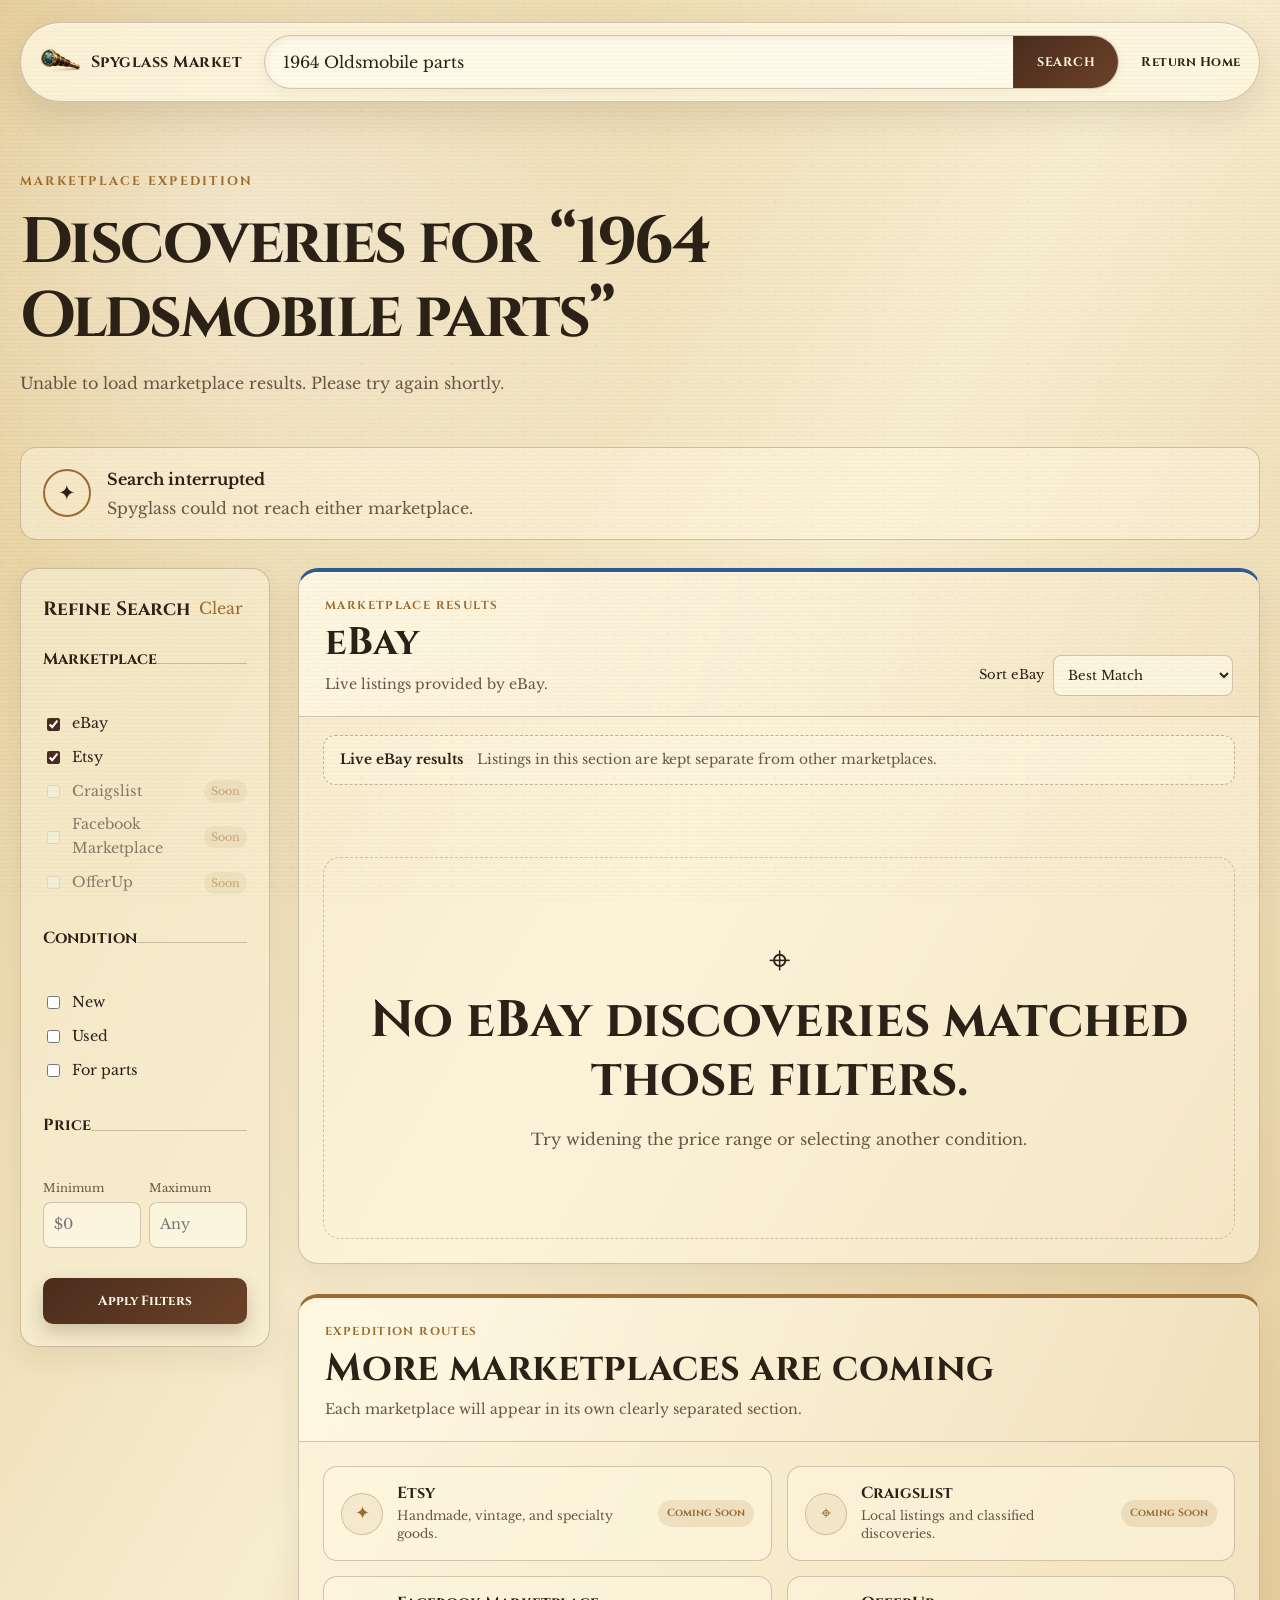
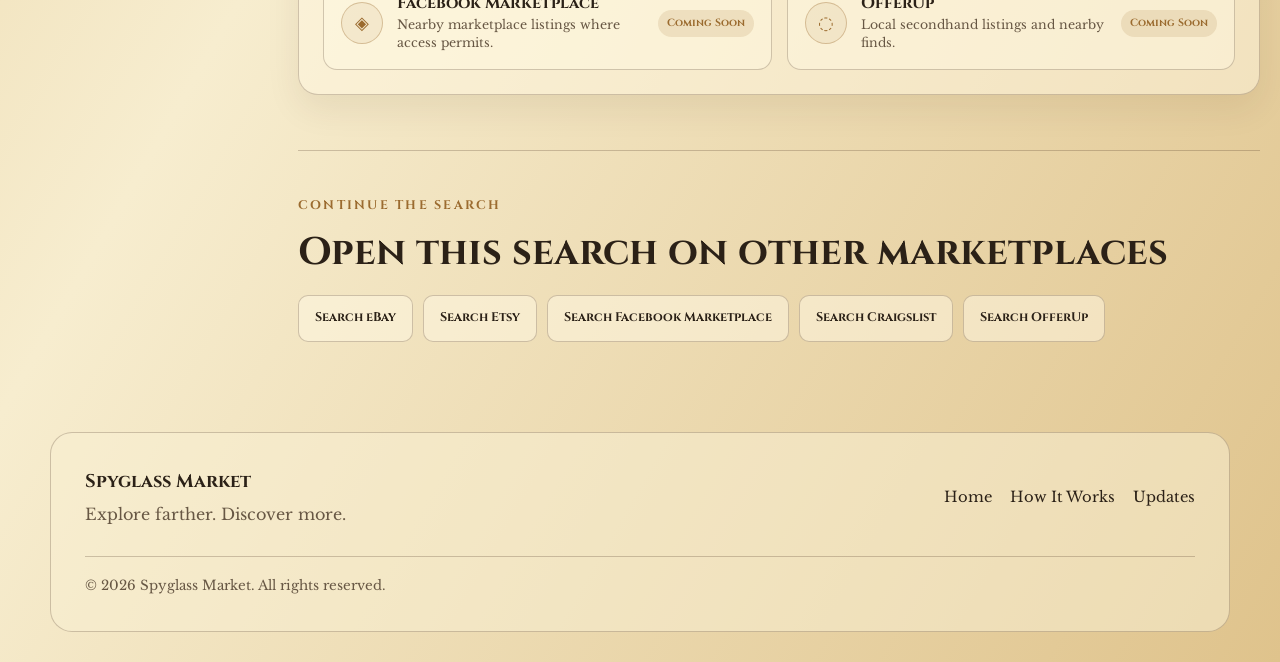
==== commit bf04dbaf: "added etsy support to front end and corrected filter checkboxes" ====
--- a/results.html
+++ b/results.html
@@ -127,38 +127,51 @@
           <legend>Marketplace</legend>
 
           <label>
-            <input
-              type="checkbox"
-              name="source"
-              value="eBay"
-              checked
-            >
-            eBay
-          </label>
-
-          <label class="future-filter">
-            <input type="checkbox" disabled>
-            Etsy
-            <span>Soon</span>
-          </label>
-
-          <label class="future-filter">
-            <input type="checkbox" disabled>
-            Craigslist
-            <span>Soon</span>
-          </label>
-
-          <label class="future-filter">
-            <input type="checkbox" disabled>
-            Facebook Marketplace
-            <span>Soon</span>
-          </label>
-
-          <label class="future-filter">
-            <input type="checkbox" disabled>
-            OfferUp
-            <span>Soon</span>
-          </label>
+  <input
+    type="checkbox"
+    name="marketplace"
+    value="eBay"
+    checked
+  >
+  eBay
+</label>
+
+<label>
+  <input
+    type="checkbox"
+    name="marketplace"
+    value="Etsy"
+    checked
+  >
+  Etsy
+</label>
+
+<label class="future-filter">
+  <input
+    type="checkbox"
+    disabled
+  >
+  Craigslist
+  <span>Soon</span>
+</label>
+
+<label class="future-filter">
+  <input
+    type="checkbox"
+    disabled
+  >
+  Facebook Marketplace
+  <span>Soon</span>
+</label>
+
+<label class="future-filter">
+  <input
+    type="checkbox"
+    disabled
+  >
+  OfferUp
+  <span>Soon</span>
+</label>
         </fieldset>
 
         <fieldset>
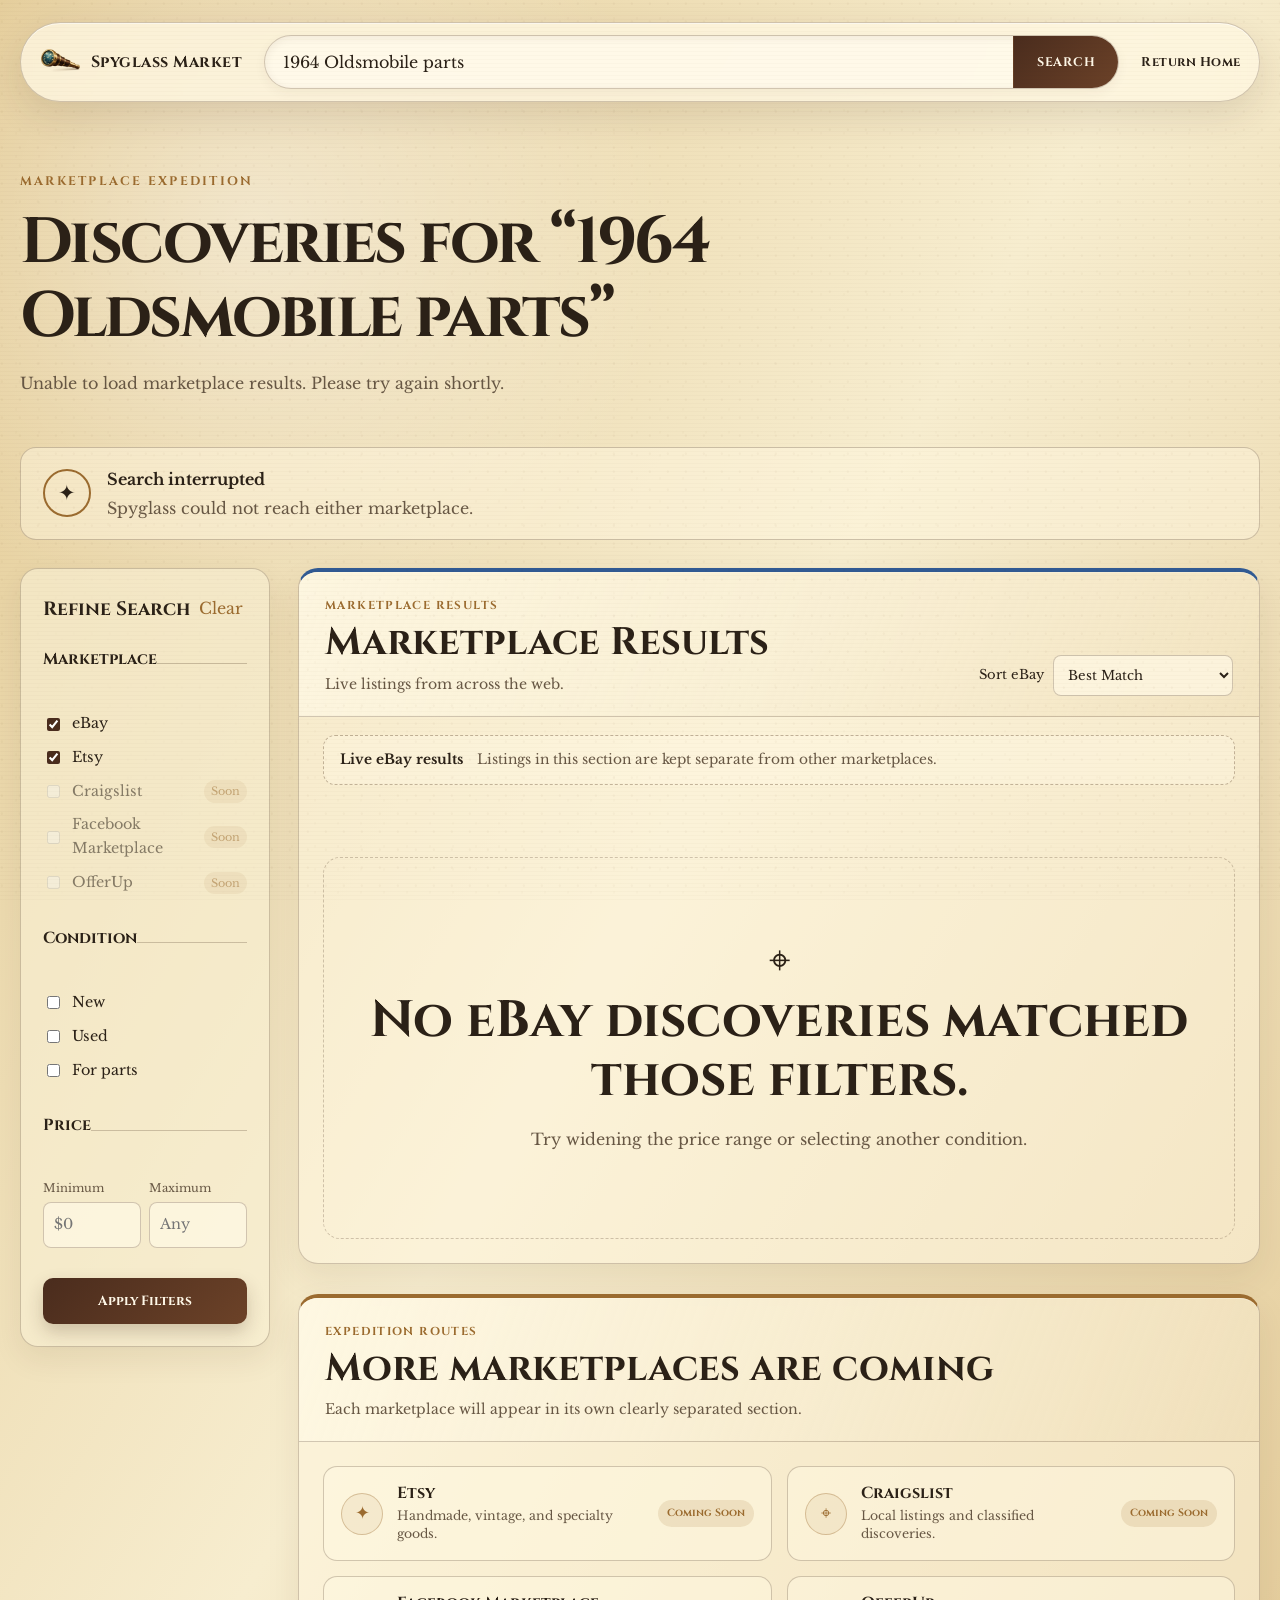
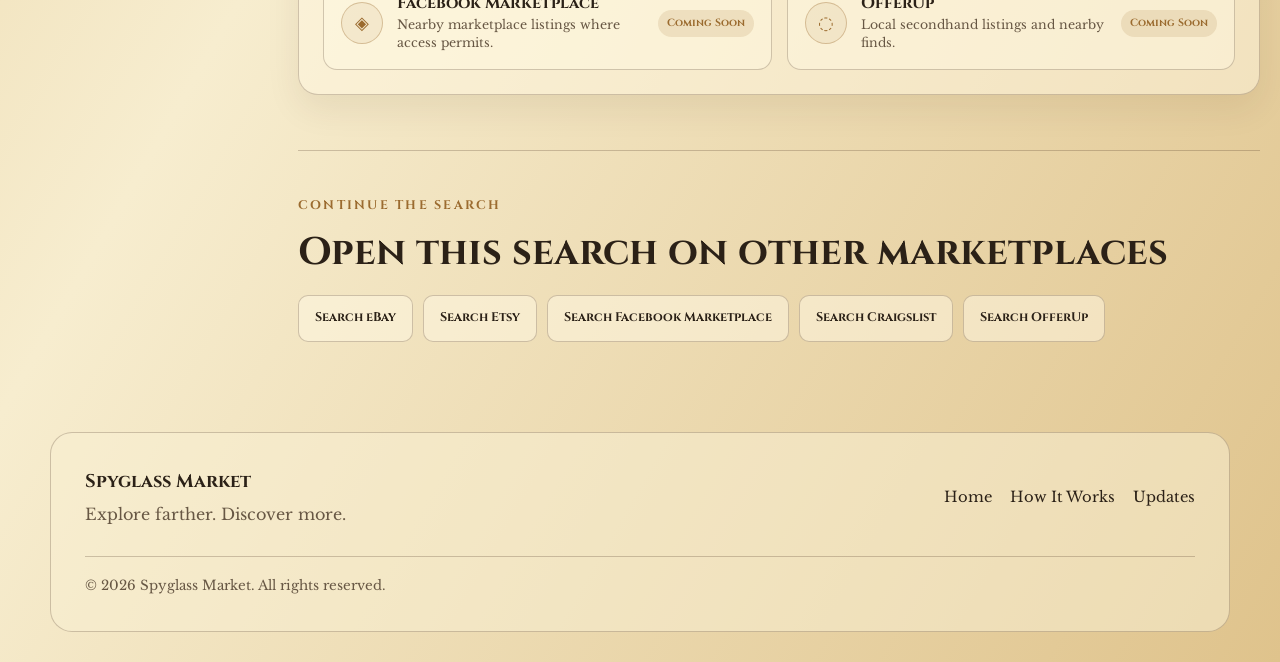
==== commit 7b88fa7c: "changed marketplace results header" ====
--- a/results.html
+++ b/results.html
@@ -256,11 +256,11 @@
               </p>
 
               <h2 id="ebay-section-title">
-                eBay
+                Marketplace Results
               </h2>
 
               <p class="marketplace-description">
-                Live listings provided by eBay.
+                Live listings from across the web.
               </p>
             </div>
 
